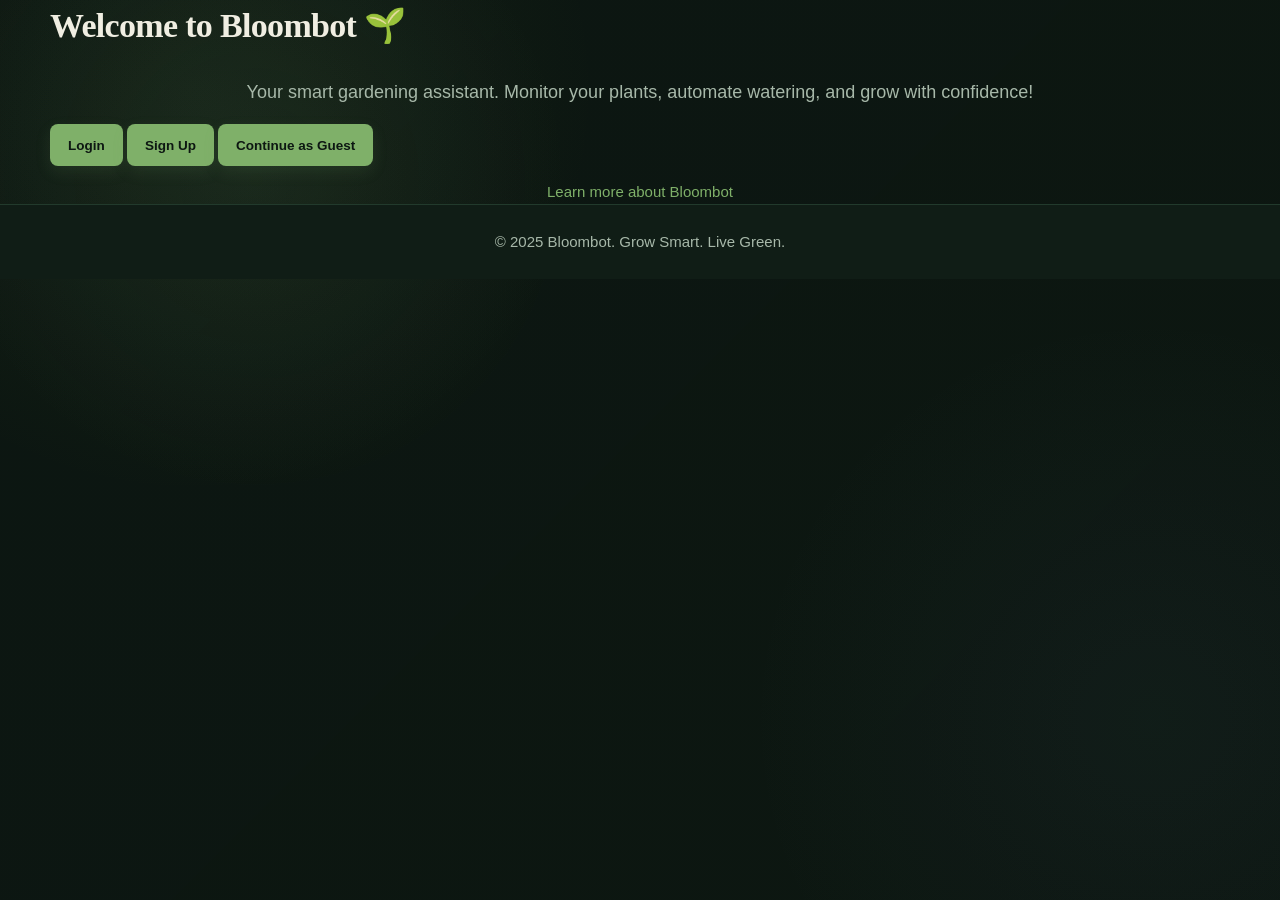
==== index.html @ 797097db "modified design" ====
<!DOCTYPE html>
<html lang="en">
<head>
  <meta charset="UTF-8" />
  <meta name="viewport" content="width=device-width, initial-scale=1.0"/>
  <title>Welcome to Bloombot</title>
  <link rel="stylesheet" href="CSS/style.css?v=7" />
</head>
<body>

  <!-- Main Welcome Section -->
  <div class="container">
    <h2>Welcome to Bloombot 🌱</h2>
    <p style="text-align:center; font-size: 18px;">
      Your smart gardening assistant. Monitor your plants, automate watering, and grow with confidence!
    </p>

    <button onclick="location.href='login.html'">Login</button>
    <button onclick="location.href='signup.html'">Sign Up</button>
    <button onclick="location.href='guest_view.php'">Continue as Guest</button>

    <a class="link" href="about.html">Learn more about Bloombot</a>
  </div>

  <!-- Footer -->
  <div class="footer">
    &copy; 2025 Bloombot. Grow Smart. Live Green.
  </div>

</body>
</html>
---- CSS/style.css ----
/* ============================================================
   BLOOMBOT — CLIMATE INTELLIGENCE DESIGN SYSTEM
   Global stylesheet
   ============================================================ */

/* ============================================================
   01. DESIGN TOKENS
   ============================================================ */

:root {
    --bg: #0d1712;
    --bg-2: #101d16;
    --bg-3: #14251b;

    --surface: #182a20;
    --surface-2: #1e3326;
    --surface-3: #243c2d;

    --border: #2b4535;
    --border-soft: #223a2c;

    --text: #f0eee2;
    --text-muted: #a7b8a9;
    --text-faint: #748a78;

    --leaf: #7fb069;
    --leaf-light: #a9cf95;
    --leaf-dark: #4f7a3f;

    --gold: #dba43f;
    --gold-soft: rgba(219, 164, 63, 0.14);

    --sky: #6ea3b8;
    --sky-soft: rgba(110, 163, 184, 0.14);

    --clay: #c4715a;
    --clay-soft: rgba(196, 113, 90, 0.14);

    --danger: #e56b6f;
    --success: #7fb069;
    --warning: #dba43f;

    --radius-xs: 6px;
    --radius-sm: 8px;
    --radius-md: 10px;
    --radius-lg: 16px;
    --radius-xl: 22px;

    --shadow-sm: 0 4px 16px rgba(0, 0, 0, 0.20);
    --shadow: 0 12px 32px rgba(0, 0, 0, 0.28);
    --shadow-lg: 0 22px 60px rgba(0, 0, 0, 0.36);

    --font-body: "Inter", Arial, Helvetica, sans-serif;
    --font-display: "Fraunces", Georgia, serif;

    --sidebar-width: 250px;
}


/* ============================================================
   02. RESET
   ============================================================ */

* {
    box-sizing: border-box;
}

html {
    margin: 0;
    padding: 0;
    scroll-behavior: smooth;
}

body {
    margin: 0;
    padding: 0;

    min-height: 100vh;

    background:
        radial-gradient(
            circle at 15% 10%,
            rgba(127, 176, 105, 0.08),
            transparent 30%
        ),
        radial-gradient(
            circle at 90% 80%,
            rgba(110, 163, 184, 0.05),
            transparent 30%
        ),
        var(--bg);

    color: var(--text);

    font-family: var(--font-body);
    font-size: 15px;
    line-height: 1.5;

    -webkit-font-smoothing: antialiased;
    text-rendering: optimizeLegibility;

    overflow-x: hidden;
}

body::before {
    content: "";
    position: fixed;
    inset: 0;

    background:
        linear-gradient(
            135deg,
            rgba(8, 18, 12, 0.80),
            rgba(13, 23, 18, 0.92)
        ),
        url("../images/farm-background.jpg");

    background-size: cover;
    background-position: center;
    background-attachment: fixed;

    opacity: 0.13;

    pointer-events: none;
    z-index: -2;
}

body::after {
    content: "";
    position: fixed;
    inset: 0;

    background:
        radial-gradient(
            circle at 20% 20%,
            rgba(127, 176, 105, 0.08),
            transparent 25%
        );

    pointer-events: none;
    z-index: -1;
}

img {
    max-width: 100%;
    height: auto;
    display: block;
}

a {
    color: inherit;
}

button,
input,
select,
textarea {
    font-family: inherit;
}

button {
    cursor: pointer;
}

::selection {
    background: var(--leaf);
    color: #09120c;
}

:focus-visible {
    outline: 2px solid var(--leaf);
    outline-offset: 3px;
}


/* ============================================================
   03. TYPOGRAPHY
   ============================================================ */

h1,
h2,
h3,
h4,
h5,
h6 {
    margin-top: 0;
    color: var(--text);
}

h1,
h2 {
    font-family: var(--font-display);
    letter-spacing: -0.02em;
}

h1 {
    font-size: clamp(28px, 4vw, 42px);
    line-height: 1.08;
}

h2 {
    font-size: clamp(24px, 3vw, 34px);
}

h3 {
    font-size: 17px;
}

p {
    color: var(--text-muted);
}

small {
    color: var(--text-muted);
}


/* ============================================================
   04. GLOBAL CONTAINER
   ============================================================ */

.container {
    width: min(1180px, calc(100% - 48px));
    margin: 0 auto;

    padding: 0;

    background: transparent;
    box-shadow: none;
    border-radius: 0;
}

.dashboard-container {
    width: min(1180px, calc(100% - 48px));
    margin: 0 auto;
    padding: 0;
}


/* ============================================================
   05. MODERN TOP NAV
   ============================================================ */

.topnav {
    position: sticky;
    top: 0;
    z-index: 100;

    min-height: 64px;

    display: flex;
    align-items: center;

    padding: 0 28px;

    background: rgba(13, 23, 18, 0.88);
    border-bottom: 1px solid var(--border-soft);

    backdrop-filter: blur(14px);
    -webkit-backdrop-filter: blur(14px);

    box-shadow: 0 4px 24px rgba(0, 0, 0, 0.16);

    overflow: hidden;
}

.topnav::before {
    content: "";
    width: 7px;
    height: 7px;

    margin-right: 10px;

    border-radius: 50%;

    background: var(--leaf);

    box-shadow:
        0 0 0 5px rgba(127, 176, 105, 0.10),
        0 0 14px rgba(127, 176, 105, 0.35);
}

.topnav a {
    float: none;

    display: inline-flex;
    align-items: center;

    min-height: 64px;

    padding: 0 14px;

    color: var(--text-muted);
    text-decoration: none;

    font-size: 13.5px;
    font-weight: 600;

    transition:
        color 0.2s ease,
        background 0.2s ease;
}

.topnav a:hover {
    color: var(--text);
    background: rgba(127, 176, 105, 0.06);
}

.topnav-right {
    float: none;
    margin-left: auto;

    display: flex;
    align-items: center;
}


/* ============================================================
   06. HEADER / PAGE HERO
   ============================================================ */

.header {
    position: relative;

    padding: 38px 34px;

    background:
        linear-gradient(
            135deg,
            rgba(26, 45, 34, 0.96),
            rgba(13, 23, 18, 0.88)
        );

    border-bottom: 1px solid var(--border);

    color: var(--text);

    text-align: left;

    overflow: hidden;
}

.header::after {
    content: "";

    position: absolute;

    width: 280px;
    height: 280px;

    right: -100px;
    top: -150px;

    border-radius: 50%;

    background: rgba(127, 176, 105, 0.10);

    filter: blur(5px);
}

.header h1 {
    position: relative;
    z-index: 1;

    margin: 0 0 7px;

    font-family: var(--font-display);
    font-size: clamp(27px, 4vw, 40px);
    font-weight: 600;
}

.header p {
    position: relative;
    z-index: 1;

    margin: 0;

    color: var(--text-muted);
}


/* ============================================================
   07. MAIN APPLICATION LAYOUT
   ============================================================ */

.main {
    display: flex;

    min-height: calc(100vh - 64px);

    padding: 0;

    background: transparent;
}


/* ============================================================
   08. SIDEBAR
   ============================================================ */

.sidebar {
    position: sticky;
    top: 64px;

    width: var(--sidebar-width);
    min-width: var(--sidebar-width);

    height: calc(100vh - 64px);

    padding: 24px 15px;

    display: flex;
    flex-direction: column;
    gap: 8px;

    background:
        linear-gradient(
            180deg,
            rgba(13, 23, 18, 0.98),
            rgba(10, 20, 14, 0.98)
        );

    border-right: 1px solid var(--border-soft);

    overflow-y: auto;

    z-index: 50;
}

.sidebar::before {
    content: "BLOOMBOT";

    display: block;

    padding: 0 11px 20px;

    color: var(--leaf);

    font-family: var(--font-display);
    font-size: 20px;
    font-weight: 600;

    letter-spacing: -0.01em;

    border-bottom: 1px solid var(--border-soft);
    margin-bottom: 13px;
}

.sidebar a,
.sidebar button,
.menu-button {
    width: 100%;

    display: flex;
    align-items: center;

    gap: 11px;

    min-height: 43px;

    padding: 10px 12px;

    border: 1px solid transparent;
    border-radius: var(--radius-sm);

    background: transparent;

    color: var(--text-muted);

    font-size: 13.5px;
    font-weight: 600;

    text-decoration: none;

    transition:
        color 0.2s ease,
        background 0.2s ease,
        border-color 0.2s ease,
        transform 0.2s ease;
}

.sidebar a:hover,
.sidebar button:hover,
.menu-button:hover {
    color: var(--text);

    background: var(--surface);

    border-color: var(--border-soft);

    transform: translateX(2px);
}

.sidebar a.active,
.sidebar a[aria-current="page"] {
    color: var(--text);

    background:
        linear-gradient(
            90deg,
            rgba(127, 176, 105, 0.16),
            rgba(127, 176, 105, 0.05)
        );

    border-color: rgba(127, 176, 105, 0.20);

    box-shadow:
        inset 3px 0 0 var(--leaf),
        0 5px 18px rgba(0, 0, 0, 0.10);
}

.menu-button {
    margin-bottom: 0;

    background: transparent;

    box-shadow: none;

    border-radius: var(--radius-sm);
}

.menu-button:hover {
    background: var(--surface);
}


/* ============================================================
   09. CONTENT AREA
   ============================================================ */

.content {
    flex: 1;
    width: auto;

    min-width: 0;

    padding: 32px;

    background: transparent;

    color: var(--text);
}

.content > h1:first-child,
.content > h2:first-child {
    margin-top: 0;
}


/* ============================================================
   10. DASHBOARD HEADER
   ============================================================ */

.dashboard-header,
.page-header {
    display: flex;

    justify-content: space-between;
    align-items: flex-start;

    gap: 20px;

    margin-bottom: 28px;
}

.dashboard-header h1,
.page-header h1 {
    margin-bottom: 6px;
}

.dashboard-header p,
.page-header p {
    margin: 0;
    color: var(--text-muted);
}


/* ============================================================
   11. GLASS / PANELS
   ============================================================ */

.panel,
.card,
.chart-box,
.weather-widget,
.dashboard-card,
.assessment-card,
.climate-card {
    position: relative;

    background:
        linear-gradient(
            145deg,
            rgba(26, 45, 34, 0.97),
            rgba(20, 37, 27, 0.96)
        );

    border: 1px solid var(--border);

    border-radius: var(--radius-lg);

    box-shadow: var(--shadow-sm);

    color: var(--text);

    transition:
        transform 0.22s ease,
        border-color 0.22s ease,
        box-shadow 0.22s ease;
}

.card,
.dashboard-card,
.assessment-card,
.climate-card {
    padding: 20px;
}

.panel {
    padding: 22px;
    margin-bottom: 22px;
}

.card:hover,
.dashboard-card:hover,
.assessment-card:hover,
.climate-card:hover {
    border-color: rgba(127, 176, 105, 0.38);

    box-shadow: var(--shadow);

    transform: translateY(-2px);
}

.chart-box {
    padding: 20px;
    margin-top: 20px;

    overflow: hidden;
}

.chart-box canvas {
    max-width: 100%;
}


/* ============================================================
   12. DASHBOARD CARDS
   ============================================================ */

.dashboard-cards {
    display: grid;

    grid-template-columns: repeat(4, minmax(0, 1fr));

    gap: 16px;

    margin-bottom: 24px;
}

.dashboard-cards .card {
    min-width: 0;
}

.card h2,
.card h3,
.card h4 {
    margin-top: 0;
}

.card .label,
.metric-label,
.stat-label {
    display: block;

    margin-bottom: 8px;

    color: var(--text-muted);

    font-size: 12px;
    font-weight: 600;
}

.card .value,
.metric-value,
.stat-value {
    display: block;

    color: var(--text);

    font-family: var(--font-display);

    font-size: 30px;
    font-weight: 600;

    line-height: 1.1;
}

.card .value small,
.metric-value small,
.stat-value small {
    font-family: var(--font-body);

    font-size: 13px;
    font-weight: 500;

    color: var(--text-muted);
}


/* ============================================================
   13. CLIMATE KPI GRID
   ============================================================ */

.kpi-grid,
.metrics-grid,
.stat-grid {
    display: grid;

    grid-template-columns: repeat(4, minmax(0, 1fr));

    gap: 16px;

    margin-bottom: 26px;
}

.kpi,
.metric,
.stat-box {
    position: relative;

    padding: 18px;

    background: var(--surface);

    border: 1px solid var(--border);

    border-radius: var(--radius-md);

    overflow: hidden;
}

.kpi::after,
.metric::after {
    content: "";

    position: absolute;

    width: 90px;
    height: 90px;

    right: -35px;
    bottom: -40px;

    border-radius: 50%;

    background: rgba(127, 176, 105, 0.06);
}

.kpi-title,
.metric .label,
.stat-box .label {
    color: var(--text-muted);

    font-size: 12px;
    font-weight: 600;
}

.kpi-value,
.metric .val,
.stat-box .value {
    margin-top: 7px;

    color: var(--text);

    font-family: var(--font-display);

    font-size: 28px;
    font-weight: 600;

    line-height: 1.1;
}

.metric .delta {
    margin-top: 7px;

    color: var(--leaf);

    font-size: 12px;
    font-weight: 600;
}

.metric .delta.down {
    color: var(--clay);
}


/* ============================================================
   14. TWO / THREE COLUMN LAYOUTS
   ============================================================ */

.two-col {
    display: grid;

    grid-template-columns: minmax(0, 1.4fr) minmax(280px, 1fr);

    gap: 22px;
}

.three-col {
    display: grid;

    grid-template-columns: repeat(3, minmax(0, 1fr));

    gap: 18px;
}


/* ============================================================
   15. PLANT CARDS
   ============================================================ */

.plant-grid {
    display: grid;

    grid-template-columns: repeat(3, minmax(0, 1fr));

    gap: 17px;

    margin-bottom: 24px;
}

.plant-card {
    position: relative;

    min-width: 0;

    padding: 19px;

    background:
        linear-gradient(
            145deg,
            var(--surface),
            var(--bg-3)
        );

    border: 1px solid var(--border);

    border-radius: var(--radius-lg);

    box-shadow: var(--shadow-sm);

    overflow: hidden;

    transition:
        transform 0.22s ease,
        border-color 0.22s ease,
        box-shadow 0.22s ease;
}

.plant-card::before {
    content: "";

    position: absolute;

    left: 0;
    top: 0;

    width: 100%;
    height: 3px;

    background: linear-gradient(
        90deg,
        var(--leaf),
        transparent
    );

    opacity: 0.75;
}

.plant-card:hover {
    transform: translateY(-3px);

    border-color: rgba(127, 176, 105, 0.45);

    box-shadow: var(--shadow);
}

.plant-card .top {
    display: flex;

    justify-content: space-between;
    align-items: flex-start;

    gap: 12px;

    margin-bottom: 15px;
}

.plant-card .icon {
    width: 42px;
    height: 42px;

    display: flex;
    align-items: center;
    justify-content: center;

    border-radius: 12px;

    background: rgba(127, 176, 105, 0.13);

    color: var(--leaf);
}

.plant-card .icon svg {
    width: 21px;
    height: 21px;
}

.plant-card h3,
.plant-card h4 {
    margin-bottom: 3px;

    font-size: 16px;
    font-weight: 700;
}

.plant-card .type {
    color: var(--text-faint);

    font-size: 12.5px;
}

.plant-card .location {
    margin-top: 8px;

    color: var(--text-muted);

    font-size: 12px;
}


/* ============================================================
   16. STATUS BADGES
   ============================================================ */

.status-pill,
.badge,
.status-badge,
.role-badge {
    display: inline-flex;

    align-items: center;
    justify-content: center;

    width: fit-content;

    padding: 4px 10px;

    border-radius: 999px;

    font-size: 11px;
    font-weight: 700;

    white-space: nowrap;
}

.status-ok,
.status-success,
.badge-success,
.gardener {
    background: rgba(127, 176, 105, 0.15);

    color: var(--leaf-light);

    border: 1px solid rgba(127, 176, 105, 0.20);
}

.status-warn,
.badge-warning {
    background: var(--gold-soft);

    color: var(--gold);

    border: 1px solid rgba(219, 164, 63, 0.20);
}

.status-danger,
.badge-danger,
.admin {
    background: var(--clay-soft);

    color: #e79a84;

    border: 1px solid rgba(196, 113, 90, 0.22);
}

.guest {
    background: rgba(255, 255, 255, 0.07);

    color: var(--text-muted);

    border: 1px solid var(--border);
}


/* ============================================================
   17. PROGRESS / SENSOR BARS
   ============================================================ */

.bars {
    display: flex;
    flex-direction: column;

    gap: 10px;

    margin-top: 16px;
}

.bar-row {
    display: flex;

    align-items: center;

    gap: 9px;

    color: var(--text-muted);

    font-size: 12px;
}

.bar-row svg {
    flex-shrink: 0;
}

.bar-row .track {
    flex: 1;

    height: 6px;

    overflow: hidden;

    background: var(--surface-3);

    border-radius: 999px;
}

.bar-row .fill {
    height: 100%;

    border-radius: inherit;

    background: linear-gradient(
        90deg,
        var(--leaf-dark),
        var(--leaf)
    );

    transition: width 0.6s ease;
}

.bar-row .fill.gold {
    background: linear-gradient(
        90deg,
        #a87525,
        var(--gold)
    );
}

.bar-row .num {
    width: 40px;

    text-align: right;

    color: var(--text);

    font-variant-numeric: tabular-nums;
}


/* ============================================================
   18. CLIMATE INTELLIGENCE
   ============================================================ */

.climate-intelligence,
.intelligence-panel {
    position: relative;

    padding: 23px;

    margin-bottom: 22px;

    background:
        radial-gradient(
            circle at 100% 0%,
            rgba(127, 176, 105, 0.10),
            transparent 35%
        ),
        var(--surface);

    border: 1px solid var(--border);

    border-radius: var(--radius-lg);

    box-shadow: var(--shadow);
}

.climate-intelligence::before,
.intelligence-panel::before {
    content: "CLIMATE INTELLIGENCE";

    display: block;

    margin-bottom: 10px;

    color: var(--leaf);

    font-size: 10px;
    font-weight: 800;

    letter-spacing: 0.14em;
}

.climate-health,
.health-score {
    display: flex;

    align-items: center;

    gap: 16px;

    margin-bottom: 20px;
}

.health-score-value {
    display: flex;

    align-items: center;
    justify-content: center;

    width: 76px;
    height: 76px;

    border-radius: 50%;

    background:
        radial-gradient(
            circle,
            rgba(127, 176, 105, 0.18),
            rgba(127, 176, 105, 0.04)
        );

    border: 2px solid rgba(127, 176, 105, 0.40);

    color: var(--leaf-light);

    font-family: var(--font-display);

    font-size: 26px;
    font-weight: 600;
}

.risk-card {
    padding: 17px;

    border-radius: var(--radius-md);

    background: rgba(219, 164, 63, 0.07);

    border: 1px solid rgba(219, 164, 63, 0.18);
}

.risk-card.critical,
.risk-critical {
    background: rgba(196, 113, 90, 0.09);

    border-color: rgba(196, 113, 90, 0.25);
}

.risk-card h3,
.risk-card h4 {
    margin-bottom: 5px;
}

.primary-driver {
    display: inline-flex;

    align-items: center;

    gap: 7px;

    padding: 6px 10px;

    margin-top: 8px;

    border-radius: 999px;

    background: var(--gold-soft);

    color: var(--gold);

    font-size: 11px;
    font-weight: 700;
}


/* ============================================================
   19. "WHAT CHANGED" / INSIGHTS
   ============================================================ */

.insights-list,
.what-changed,
.recommendations {
    display: flex;
    flex-direction: column;

    gap: 9px;

    margin: 0;
    padding: 0;

    list-style: none;
}

.insights-list li,
.what-changed li,
.recommendations li {
    position: relative;

    padding: 11px 13px 11px 36px;

    background: var(--surface-2);

    border: 1px solid var(--border-soft);

    border-radius: var(--radius-sm);

    color: var(--text-muted);

    font-size: 13px;
}

.insights-list li::before,
.what-changed li::before,
.recommendations li::before {
    content: "✓";

    position: absolute;

    left: 13px;
    top: 10px;

    color: var(--leaf);

    font-weight: 800;
}


/* ============================================================
   20. EVIDENCE
   ============================================================ */

.evidence,
.evidence-list {
    display: grid;

    grid-template-columns: repeat(2, minmax(0, 1fr));

    gap: 9px;

    margin-top: 15px;
}

.evidence-item {
    padding: 12px;

    background: var(--surface-2);

    border: 1px solid var(--border-soft);

    border-radius: var(--radius-sm);

    color: var(--text-muted);

    font-size: 12px;
}

.evidence-item strong {
    display: block;

    margin-bottom: 3px;

    color: var(--text);
}


/* ============================================================
   21. WEATHER WIDGET
   ============================================================ */

.weather-widget {
    padding: 20px;

    background:
        linear-gradient(
            145deg,
            rgba(110, 163, 184, 0.10),
            var(--surface)
        );
}

.weather-widget h3 {
    margin-bottom: 8px;

    color: var(--text);

    font-size: 16px;
}

.weather-widget .temperature {
    font-family: var(--font-display);

    font-size: 36px;
    font-weight: 600;

    color: var(--text);
}

.weather-widget .condition {
    color: var(--sky);

    font-size: 13px;
    font-weight: 700;
}


/* ============================================================
   22. LIVE INDICATOR
   ============================================================ */

.live,
.live-indicator {
    display: inline-flex;

    align-items: center;

    gap: 7px;

    padding: 5px 10px;

    border-radius: 999px;

    background: rgba(127, 176, 105, 0.09);

    border: 1px solid rgba(127, 176, 105, 0.18);

    color: var(--leaf-light);

    font-size: 10px;
    font-weight: 800;

    letter-spacing: 0.04em;
}

.live::before,
.live-indicator::before {
    content: "";

    width: 6px;
    height: 6px;

    border-radius: 50%;

    background: var(--leaf);

    box-shadow: 0 0 0 4px rgba(127, 176, 105, 0.10);

    animation: livePulse 2s infinite;
}

@keyframes livePulse {
    0%,
    100% {
        opacity: 1;
        transform: scale(1);
    }

    50% {
        opacity: 0.55;
        transform: scale(0.82);
    }
}


/* ============================================================
   23. ALERTS
   ============================================================ */

.alert,
.notification,
.alert-card {
    display: flex;

    align-items: flex-start;

    gap: 13px;

    padding: 14px 16px;

    margin-bottom: 10px;

    background: var(--surface);

    border: 1px solid var(--border);

    border-left: 3px solid var(--gold);

    border-radius: var(--radius-md);

    color: var(--text);
}

.alert.success,
.notification.success {
    border-left-color: var(--leaf);
}

.alert.danger,
.notification.danger {
    border-left-color: var(--clay);
}

.alert.warning,
.notification.warning {
    border-left-color: var(--gold);
}

.alert .time,
.notification .time {
    display: block;

    margin-top: 3px;

    color: var(--text-faint);

    font-size: 11px;
}


/* ============================================================
   24. TIMELINE
   ============================================================ */

.timeline {
    position: relative;

    padding-left: 28px;
}

.timeline::before {
    content: "";

    position: absolute;

    left: 5px;
    top: 7px;
    bottom: 7px;

    width: 1px;

    background: var(--border);
}

.tl-item {
    position: relative;

    padding-bottom: 24px;
}

.tl-item:last-child {
    padding-bottom: 0;
}

.tl-dot {
    position: absolute;

    left: -28px;
    top: 3px;

    width: 11px;
    height: 11px;

    border-radius: 50%;

    background: var(--surface);

    border: 2px solid var(--leaf);
}

.tl-dot.gold {
    border-color: var(--gold);
}

.tl-dot.clay {
    border-color: var(--clay);
}

.tl-time {
    margin-bottom: 4px;

    color: var(--text-faint);

    font-size: 11px;
}

.tl-body {
    color: var(--text-muted);

    font-size: 13.5px;
}

.tl-body b {
    color: var(--text);
}


/* ============================================================
   25. TABLES
   ============================================================ */

table {
    width: 100%;

    border-collapse: collapse;

    color: var(--text);

    font-size: 13.5px;
}

thead {
    background: rgba(127, 176, 105, 0.04);
}

th {
    padding: 13px 14px;

    text-align: left;

    color: var(--text-faint);

    font-size: 11px;
    font-weight: 700;

    text-transform: uppercase;
    letter-spacing: 0.04em;

    border-bottom: 1px solid var(--border);
}

td {
    padding: 14px;

    color: var(--text-muted);

    border-bottom: 1px solid var(--border-soft);

    vertical-align: middle;
}

tr {
    transition: background 0.15s ease;
}

tbody tr:hover {
    background: rgba(127, 176, 105, 0.045);
}

tr:last-child td {
    border-bottom: none;
}

table.data-table {
    width: 100%;

    background: transparent;

    border-collapse: collapse;
}

table.data-table th {
    padding: 12px 10px;
}

table.data-table td {
    padding: 13px 10px;
}


/* ============================================================
   26. FORMS
   ============================================================ */

form {
    width: 100%;
}

label {
    display: block;

    margin-bottom: 7px;

    color: var(--text-muted);

    font-size: 12px;
    font-weight: 700;
}

input,
select,
textarea {
    width: 100%;

    padding: 12px 13px;

    margin-top: 0;

    border: 1px solid var(--border);

    border-radius: var(--radius-sm);

    background: var(--surface);

    color: var(--text);

    font-size: 14px;

    outline: none;

    transition:
        border-color 0.2s ease,
        box-shadow 0.2s ease,
        background 0.2s ease;
}

input::placeholder,
textarea::placeholder {
    color: var(--text-faint);
}

input:hover,
select:hover,
textarea:hover {
    border-color: #3a5a45;
}

input:focus,
select:focus,
textarea:focus {
    border-color: var(--leaf);

    box-shadow:
        0 0 0 3px rgba(127, 176, 105, 0.10);
}

textarea {
    min-height: 120px;

    resize: vertical;
}

input[type="checkbox"],
input[type="radio"] {
    width: auto;
    accent-color: var(--leaf);
}

input[type="range"] {
    padding: 0;

    border: none;

    accent-color: var(--leaf);

    box-shadow: none;
}


/* ============================================================
   27. BUTTONS
   ============================================================ */

button,
.btn,
.edit-button {
    min-height: 42px;

    display: inline-flex;

    align-items: center;
    justify-content: center;

    gap: 8px;

    padding: 10px 17px;

    border: 1px solid transparent;

    border-radius: var(--radius-sm);

    background: var(--leaf);

    color: #0d1712;

    font-family: var(--font-body);

    font-size: 13.5px;
    font-weight: 700;

    text-decoration: none;

    box-shadow: 0 6px 16px rgba(127, 176, 105, 0.12);

    transition:
        transform 0.18s ease,
        background 0.18s ease,
        border-color 0.18s ease,
        box-shadow 0.18s ease;
}

button:hover,
.btn:hover,
.edit-button:hover {
    background: var(--leaf-light);

    transform: translateY(-1px);

    box-shadow: 0 9px 22px rgba(127, 176, 105, 0.16);
}

button:active,
.btn:active,
.edit-button:active {
    transform: translateY(0);
}

.btn-secondary,
.button-secondary {
    background: var(--surface-2);

    color: var(--text);

    border-color: var(--border);

    box-shadow: none;
}

.btn-secondary:hover,
.button-secondary:hover {
    background: var(--surface-3);

    border-color: var(--leaf);
}

.btn-danger,
.button-danger {
    background: var(--clay);

    color: white;
}

.btn-danger:hover,
.button-danger:hover {
    background: #d98771;
}

.btn-ghost {
    background: transparent;

    color: var(--text);

    border-color: var(--border);

    box-shadow: none;
}

.btn-ghost:hover {
    background: var(--surface);

    border-color: var(--leaf);
}

.btn-block {
    width: 100%;
}


/* ============================================================
   28. SEARCH
   ============================================================ */

.search-box {
    position: relative;
}

.search-box input {
    padding-left: 40px;
}

.search-box svg {
    position: absolute;

    left: 13px;
    top: 50%;

    width: 17px;
    height: 17px;

    color: var(--text-faint);

    transform: translateY(-50%);
}


/* ============================================================
   29. SETTINGS
   ============================================================ */

.settings-row {
    display: flex;

    align-items: center;
    justify-content: space-between;

    gap: 20px;

    padding: 15px 0;

    border-bottom: 1px solid var(--border-soft);
}

.settings-row:last-child {
    border-bottom: none;
}

.settings-row .t {
    color: var(--text);

    font-size: 14px;
    font-weight: 700;
}

.settings-row .d {
    margin-top: 3px;

    color: var(--text-muted);

    font-size: 12.5px;
}


/* ============================================================
   30. TOGGLE SWITCH
   ============================================================ */

.switch {
    position: relative;

    width: 43px;
    height: 24px;

    flex-shrink: 0;

    border-radius: 999px;

    background: var(--surface-3);

    border: 1px solid var(--border);

    cursor: pointer;

    transition: background 0.2s ease;
}

.switch::after {
    content: "";

    position: absolute;

    left: 2px;
    top: 2px;

    width: 18px;
    height: 18px;

    border-radius: 50%;

    background: var(--text-faint);

    transition:
        transform 0.2s ease,
        background 0.2s ease;
}

.switch.on {
    background: var(--leaf);

    border-color: var(--leaf);
}

.switch.on::after {
    transform: translateX(19px);

    background: #0d1712;
}


/* ============================================================
   31. PROGRESS / THRESHOLDS
   ============================================================ */

.threshold {
    margin-top: 8px;
}

.threshold .row-label {
    display: flex;

    justify-content: space-between;

    gap: 12px;

    margin-bottom: 8px;

    color: var(--text-muted);

    font-size: 12px;
}

.threshold .row-label b {
    color: var(--text);
}


/* ============================================================
   32. EMPTY STATES
   ============================================================ */

.empty {
    padding: 48px 24px;

    text-align: center;

    color: var(--text-faint);

    background: rgba(26, 45, 34, 0.45);

    border: 1px dashed var(--border);

    border-radius: var(--radius-lg);
}

.empty h3 {
    margin-bottom: 6px;

    color: var(--text);
}

.empty p {
    margin: 0 auto;

    max-width: 460px;

    color: var(--text-muted);
}


/* ============================================================
   33. AUTH / LOGIN
   ============================================================ */

.auth-wrap {
    min-height: calc(100vh - 64px);

    display: flex;

    align-items: center;
    justify-content: center;

    padding: 50px 20px;
}

.auth-card {
    width: 100%;
    max-width: 410px;

    padding: 30px;

    background:
        linear-gradient(
            145deg,
            rgba(26, 45, 34, 0.98),
            rgba(16, 29, 22, 0.98)
        );

    border: 1px solid var(--border);

    border-radius: var(--radius-lg);

    box-shadow: var(--shadow-lg);
}

.auth-card h1 {
    margin-bottom: 6px;

    text-align: center;
}

.auth-card .sub {
    margin-bottom: 28px;

    text-align: center;

    color: var(--text-muted);
}

.field {
    margin-bottom: 17px;
}

.field-row {
    display: flex;

    justify-content: space-between;

    align-items: center;

    gap: 10px;

    margin: -3px 0 18px;

    color: var(--text-muted);

    font-size: 12px;
}

.link {
    display: block;

    margin-top: 15px;

    color: var(--leaf);

    text-align: center;

    text-decoration: none;
}

.link:hover {
    color: var(--leaf-light);

    text-decoration: underline;
}


/* ============================================================
   34. FOOTER
   ============================================================ */

.footer {
    padding: 26px 30px;

    background: var(--bg-2);

    color: var(--text-muted);

    border-top: 1px solid var(--border-soft);

    text-align: center;
}

.footer p {
    margin: 0;

    font-size: 12px;
}


/* ============================================================
   35. ROLE / USER AREA
   ============================================================ */

.user-profile {
    display: flex;

    align-items: center;

    gap: 10px;
}

.avatar {
    width: 34px;
    height: 34px;

    display: flex;
    align-items: center;
    justify-content: center;

    border-radius: 50%;

    background: rgba(127, 176, 105, 0.15);

    border: 1px solid rgba(127, 176, 105, 0.22);

    color: var(--leaf-light);

    font-size: 12px;
    font-weight: 800;
}


/* ============================================================
   36. MODAL / OVERLAY
   ============================================================ */

.modal,
.overlay {
    position: fixed;

    inset: 0;

    z-index: 500;

    display: flex;

    align-items: center;
    justify-content: center;

    padding: 20px;

    background: rgba(4, 10, 7, 0.72);

    backdrop-filter: blur(8px);
    -webkit-backdrop-filter: blur(8px);
}

.modal-content {
    width: min(600px, 100%);

    max-height: 90vh;

    overflow-y: auto;

    padding: 25px;

    background: var(--surface);

    border: 1px solid var(--border);

    border-radius: var(--radius-lg);

    box-shadow: var(--shadow-lg);
}


/* ============================================================
   37. TOOLTIP
   ============================================================ */

[data-tooltip] {
    position: relative;
}

[data-tooltip]::after {
    content: attr(data-tooltip);

    position: absolute;

    left: 50%;
    bottom: calc(100% + 8px);

    transform: translateX(-50%) translateY(4px);

    padding: 6px 9px;

    border-radius: 6px;

    background: #09110c;

    border: 1px solid var(--border);

    color: var(--text);

    font-size: 11px;

    white-space: nowrap;

    opacity: 0;

    pointer-events: none;

    transition:
        opacity 0.15s ease,
        transform 0.15s ease;
}

[data-tooltip]:hover::after {
    opacity: 1;

    transform: translateX(-50%) translateY(0);
}


/* ============================================================
   38. ANIMATIONS
   ============================================================ */

@keyframes fadeUp {
    from {
        opacity: 0;
        transform: translateY(10px);
    }

    to {
        opacity: 1;
        transform: translateY(0);
    }
}

@keyframes fadeIn {
    from {
        opacity: 0;
    }

    to {
        opacity: 1;
    }
}

@keyframes softGlow {
    0%,
    100% {
        box-shadow: 0 0 0 rgba(127, 176, 105, 0);
    }

    50% {
        box-shadow:
            0 0 24px rgba(127, 176, 105, 0.10);
    }
}

.card,
.panel,
.plant-card,
.climate-intelligence,
.assessment-card {
    animation: fadeUp 0.45s ease both;
}

.live {
    animation: softGlow 3s ease-in-out infinite;
}


/* ============================================================
   39. RESPONSIVE — TABLETS
   ============================================================ */

@media (max-width: 1100px) {

    .dashboard-cards,
    .kpi-grid,
    .metrics-grid,
    .stat-grid {
        grid-template-columns: repeat(2, minmax(0, 1fr));
    }

    .plant-grid {
        grid-template-columns: repeat(2, minmax(0, 1fr));
    }

    .three-col {
        grid-template-columns: 1fr 1fr;
    }

    .content {
        padding: 25px;
    }
}


/* ============================================================
   40. RESPONSIVE — MOBILE
   ============================================================ */

@media (max-width: 900px) {

    .main {
        display: block;
    }

    .sidebar {
        position: relative;

        top: auto;

        width: 100%;
        min-width: 0;

        height: auto;

        max-height: none;

        padding: 12px;

        border-right: none;

        border-bottom: 1px solid var(--border-soft);
    }

    .sidebar::before {
        padding-bottom: 12px;
        margin-bottom: 5px;
    }

    .sidebar a,
    .sidebar button,
    .menu-button {
        min-height: 40px;
    }

    .content {
        width: 100%;

        padding: 22px 18px;
    }

    .two-col,
    .three-col {
        grid-template-columns: 1fr;
    }

    .dashboard-header,
    .page-header {
        flex-direction: column;
    }
}


@media (max-width: 640px) {

    body {
        font-size: 14px;
    }

    body::before {
        background-attachment: scroll;
    }

    .topnav {
        min-height: 58px;

        padding: 0 15px;
    }

    .topnav a {
        min-height: 50px;

        padding: 0 9px;

        font-size: 12px;
    }

    .content {
        padding: 18px 14px;
    }

    .header {
        padding: 28px 20px;
    }

    .dashboard-cards,
    .kpi-grid,
    .metrics-grid,
    .stat-grid,
    .plant-grid,
    .evidence {
        grid-template-columns: 1fr;
    }

    .panel {
        padding: 17px;
    }

    .card,
    .dashboard-card,
    .assessment-card,
    .climate-card {
        padding: 17px;
    }

    .auth-card {
        padding: 22px 18px;
    }

    table {
        display: block;

        overflow-x: auto;

        white-space: nowrap;
    }

    .forecast-strip {
        overflow-x: auto;
    }

    .fc-day {
        min-width: 70px;
    }
}


/* ============================================================
   41. VERY SMALL PHONES
   ============================================================ */

@media (max-width: 400px) {

    .content {
        padding: 14px 11px;
    }

    h1 {
        font-size: 27px;
    }

    .header {
        padding: 24px 16px;
    }

    .panel {
        padding: 15px;
    }

    button,
    .btn {
        width: 100%;
    }
}


/* ============================================================
   42. ACCESSIBILITY / REDUCED MOTION
   ============================================================ */

@media (prefers-reduced-motion: reduce) {

    html {
        scroll-behavior: auto;
    }

    *,
    *::before,
    *::after {
        animation-duration: 0.01ms !important;
        animation-iteration-count: 1 !important;
        transition-duration: 0.01ms !important;
        scroll-behavior: auto !important;
    }
}


/* ============================================================
   43. PRINT
   ============================================================ */

@media print {

    body {
        background: white !important;

        color: black !important;
    }

    body::before,
    body::after,
    .sidebar,
    .topnav,
    button,
    .btn {
        display: none !important;
    }

    .main {
        display: block;
    }

    .content {
        width: 100%;

        padding: 0;
    }

    .panel,
    .card,
    .plant-card {
        box-shadow: none !important;

        border: 1px solid #ccc !important;

        break-inside: avoid;
    }
}
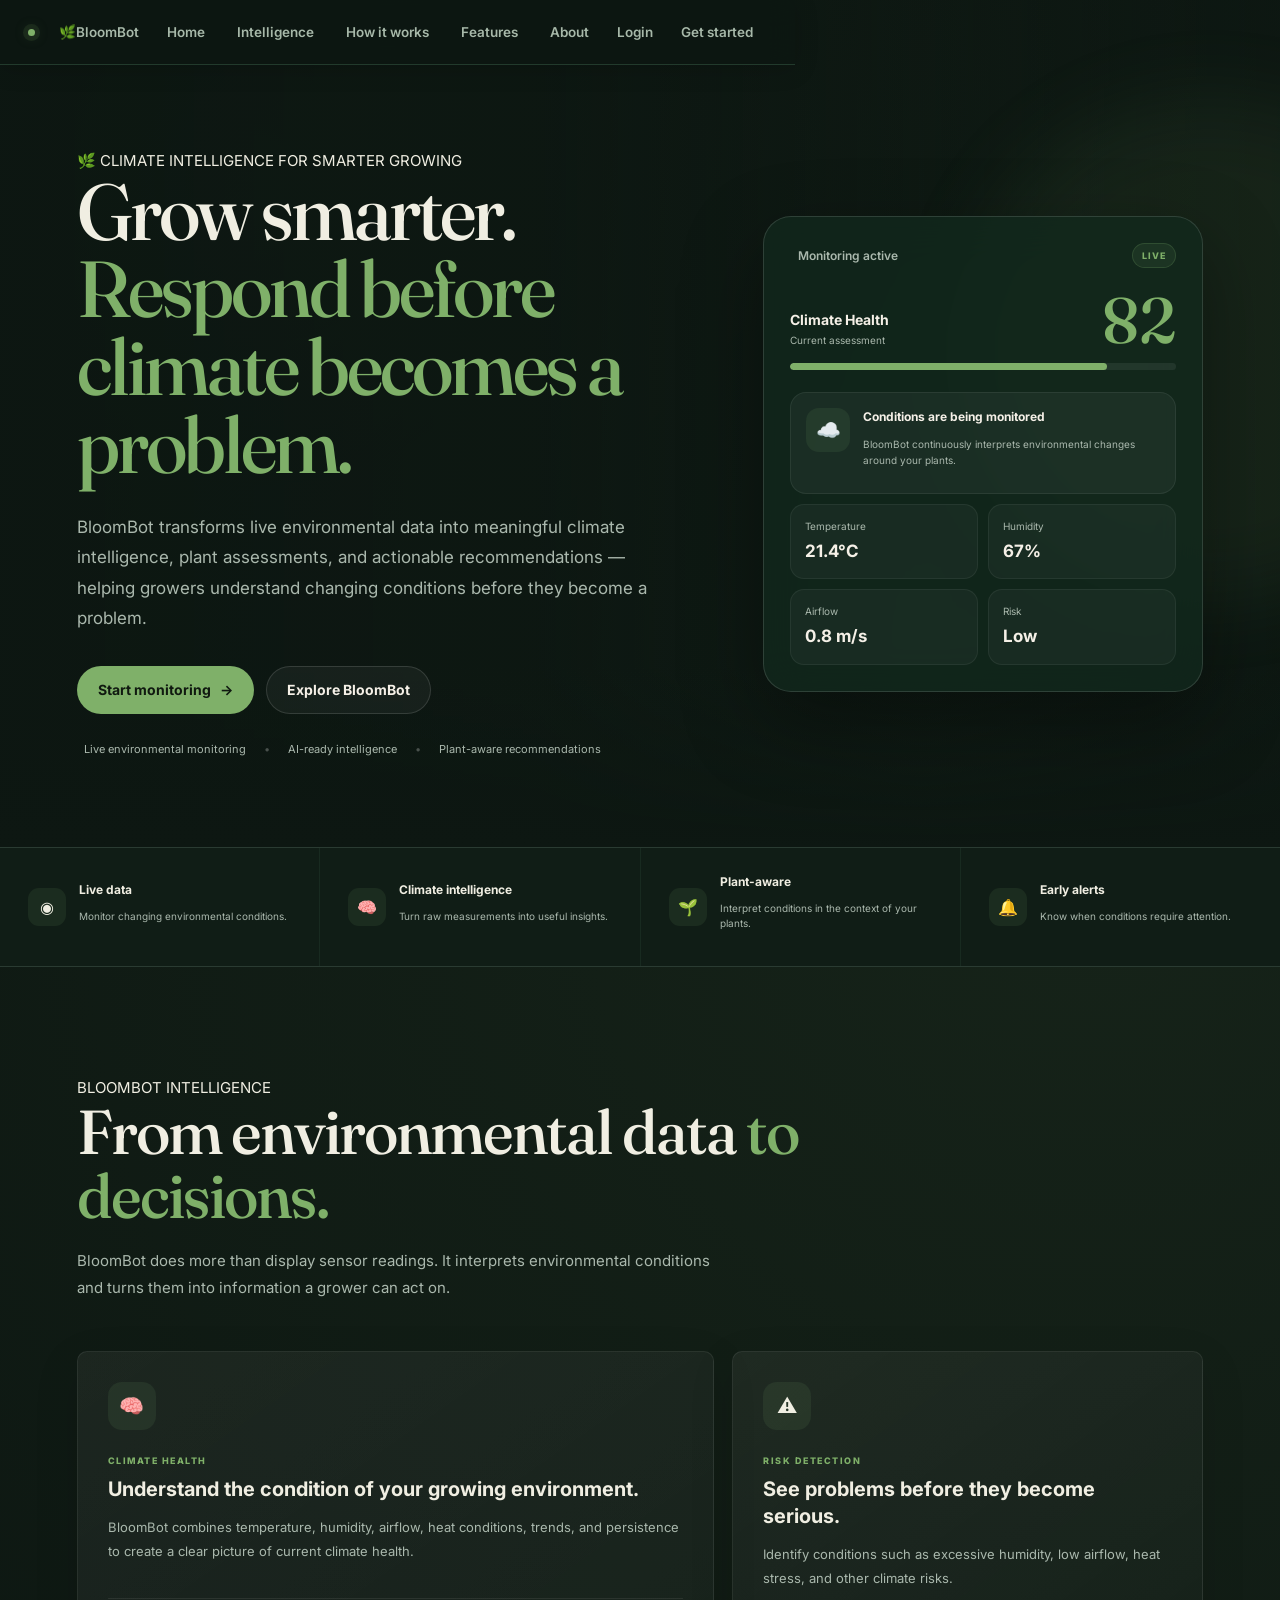
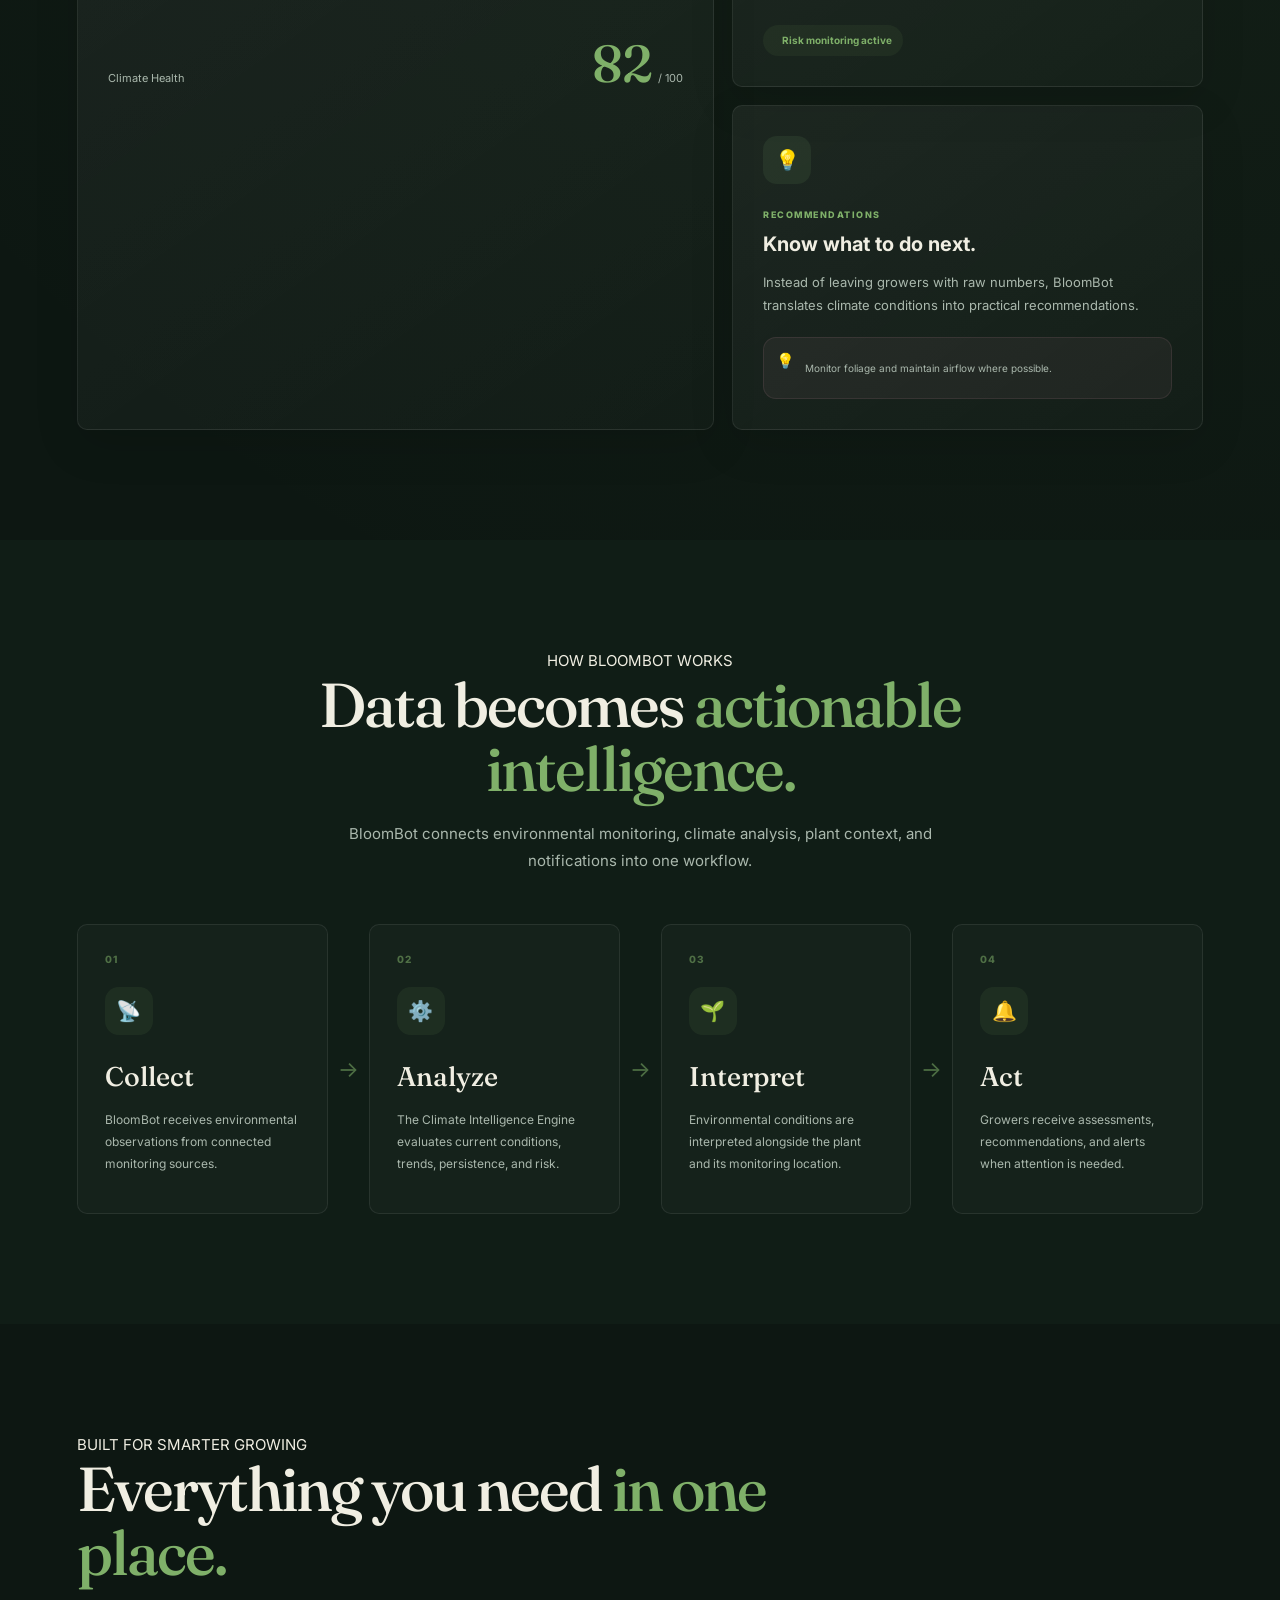
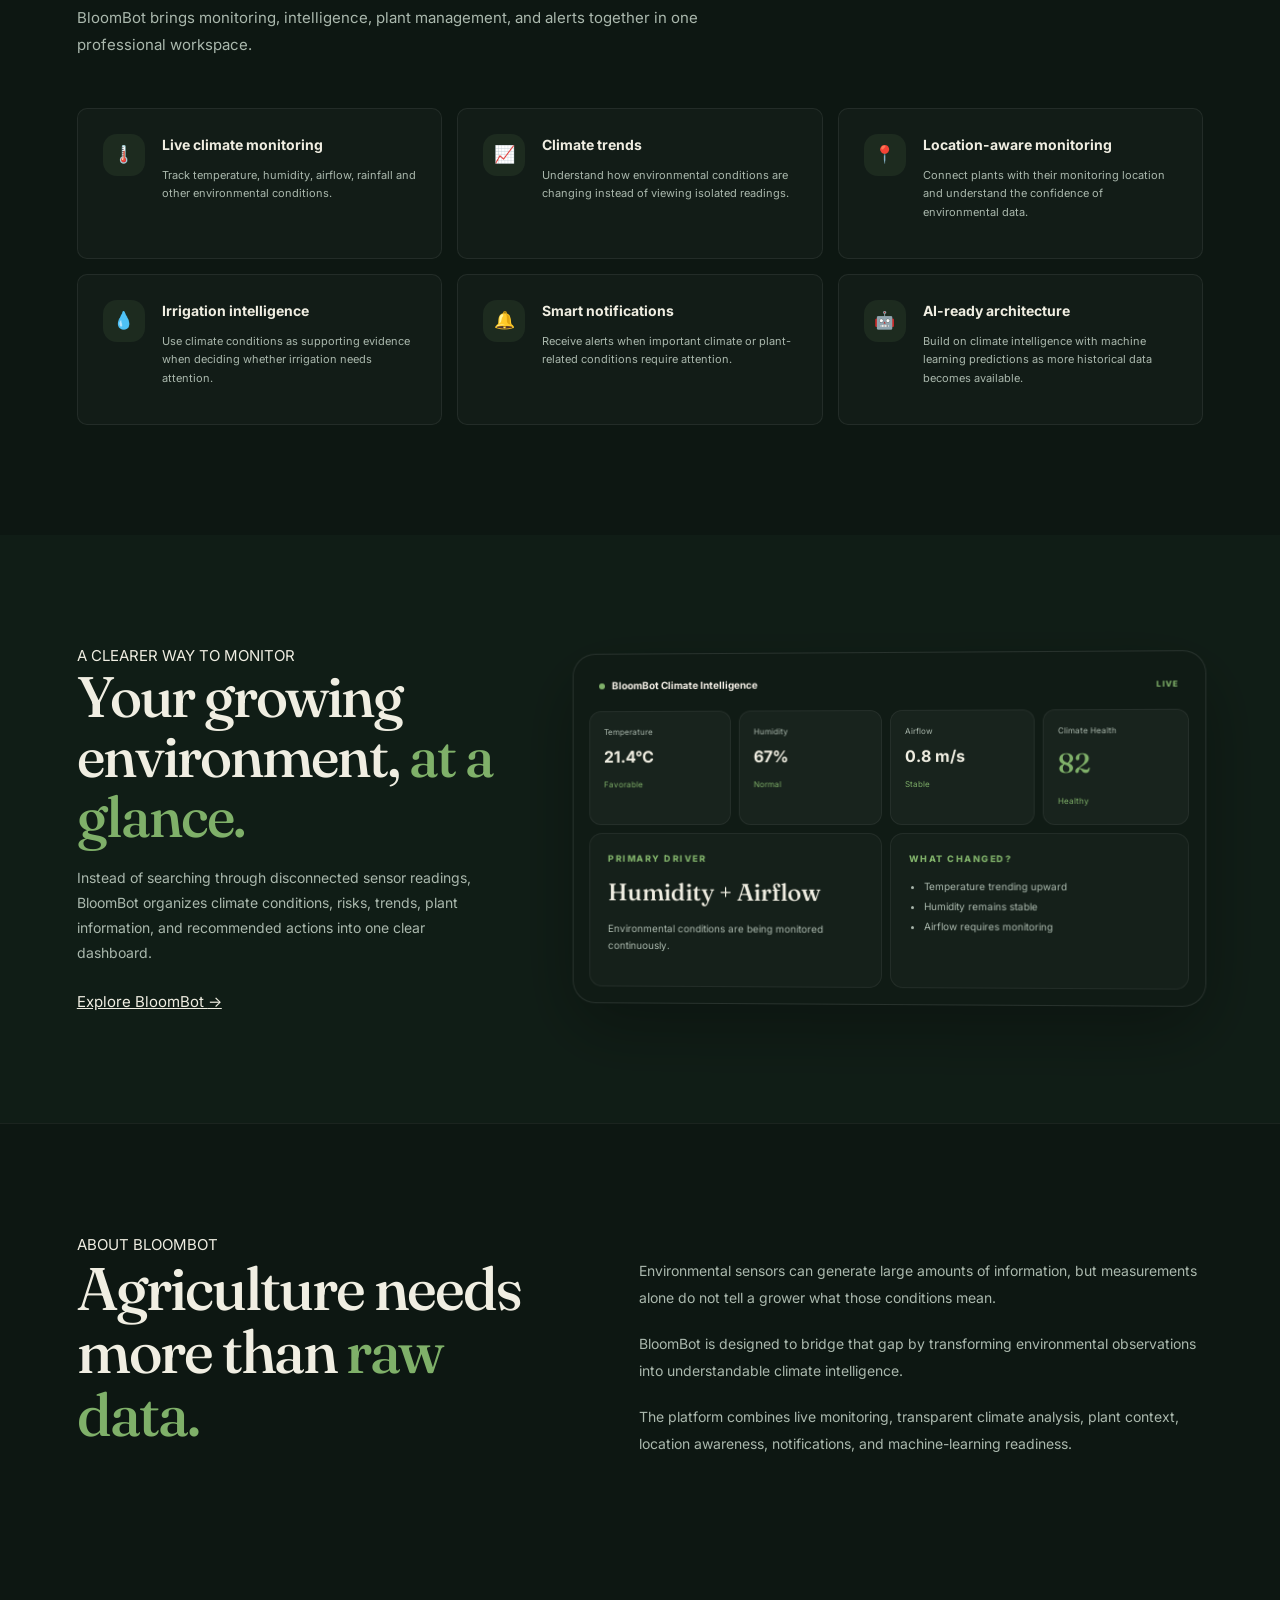
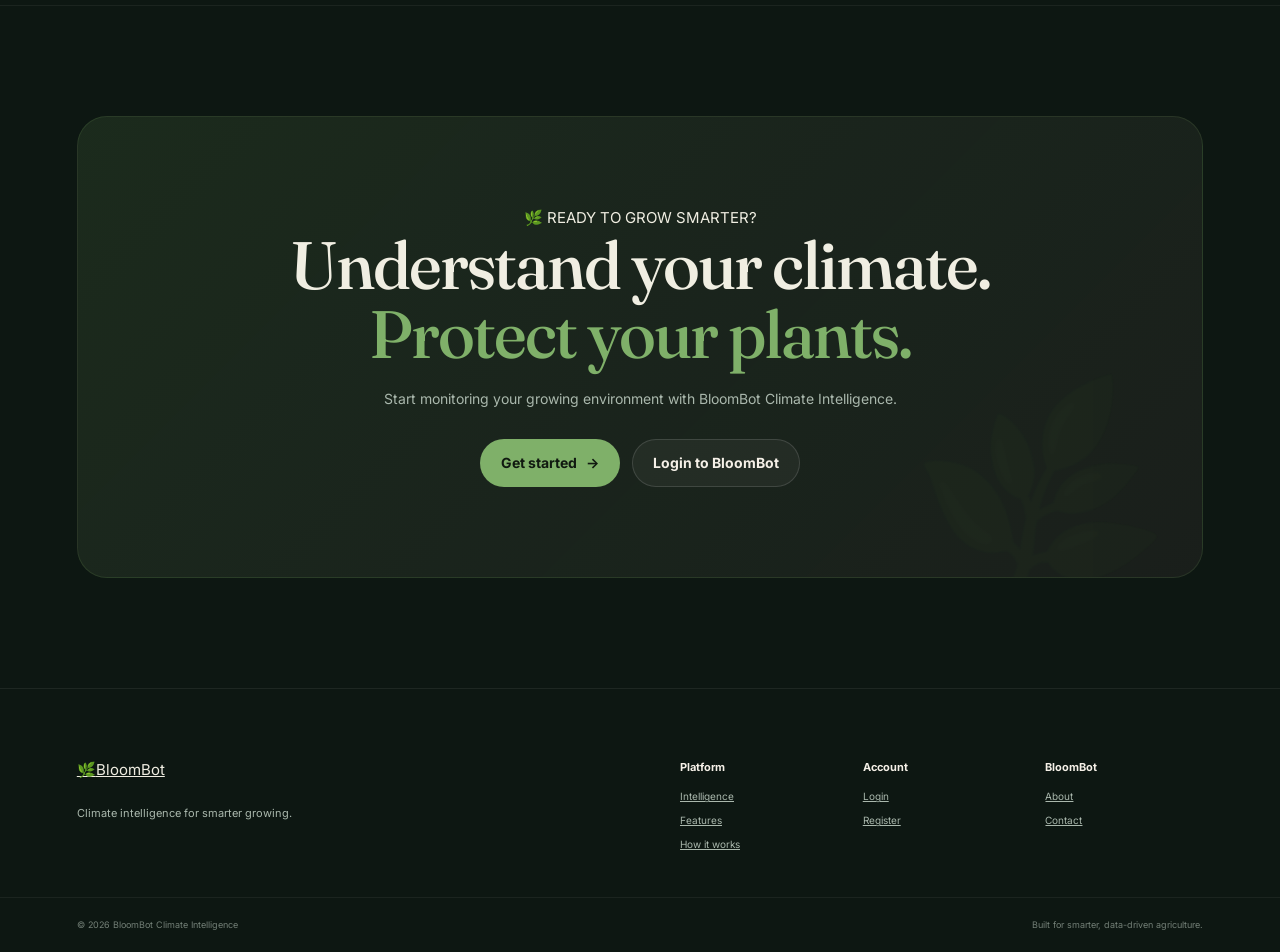
==== commit 9a73e524: "style different pages" ====
--- a/index.html
+++ b/index.html
@@ -1,31 +1,1186 @@
 <!DOCTYPE html>
 <html lang="en">
 <head>
-  <meta charset="UTF-8" />
-  <meta name="viewport" content="width=device-width, initial-scale=1.0"/>
-  <title>Welcome to Bloombot</title>
-  <link rel="stylesheet" href="CSS/style.css?v=7" />
+    <meta charset="UTF-8">
+    <meta name="viewport" content="width=device-width, initial-scale=1.0">
+
+    <title>BloomBot | Climate Intelligence for Smarter Growing</title>
+
+    <meta
+        name="description"
+        content="BloomBot transforms live environmental data into climate intelligence, plant assessments, and actionable recommendations for smarter growing."
+    >
+
+    <!-- Existing BloomBot stylesheet -->
+    <link rel="stylesheet" href="CSS/style.css?v=9">
+
+    <!-- Fonts already used by BloomBot -->
+    <link rel="preconnect" href="https://fonts.googleapis.com">
+    <link rel="preconnect" href="https://fonts.gstatic.com" crossorigin>
+
+    <link
+        href="https://fonts.googleapis.com/css2?family=Fraunces:opsz,wght@9..144,400;9..144,500;9..144,600;9..144,700&family=Inter:wght@400;500;600;700;800&display=swap"
+        rel="stylesheet"
+    >
 </head>
-<body>
-
-  <!-- Main Welcome Section -->
-  <div class="container">
-    <h2>Welcome to Bloombot 🌱</h2>
-    <p style="text-align:center; font-size: 18px;">
-      Your smart gardening assistant. Monitor your plants, automate watering, and grow with confidence!
-    </p>
-
-    <button onclick="location.href='login.html'">Login</button>
-    <button onclick="location.href='signup.html'">Sign Up</button>
-    <button onclick="location.href='guest_view.php'">Continue as Guest</button>
-
-    <a class="link" href="about.html">Learn more about Bloombot</a>
-  </div>
-
-  <!-- Footer -->
-  <div class="footer">
-    &copy; 2025 Bloombot. Grow Smart. Live Green.
-  </div>
+
+<body class="landing-page">
+
+    <!-- =========================
+         TOP NAVIGATION
+    ========================== -->
+
+    <header class="topnav landing-nav">
+
+        <a href="index.html" class="brand">
+            <span class="brand-mark">🌿</span>
+            <span>BloomBot</span>
+        </a>
+
+        <nav class="topnav-links">
+
+            <a href="#home" class="active">
+                Home
+            </a>
+
+            <a href="#intelligence">
+                Intelligence
+            </a>
+
+            <a href="#how-it-works">
+                How it works
+            </a>
+
+            <a href="#features">
+                Features
+            </a>
+
+            <a href="#about">
+                About
+            </a>
+
+        </nav>
+
+        <div class="topnav-right">
+
+            <a href="login.html" class="secondary-button">
+                Login
+            </a>
+
+            <a href="signup.html" class="primary-button">
+                Get started
+            </a>
+
+        </div>
+
+    </header>
+
+
+    <!-- =========================
+         HERO
+    ========================== -->
+
+    <main>
+
+        <section class="hero-section landing-hero" id="home">
+
+            <div class="hero-content">
+
+                <span class="eyebrow">
+                    🌿 CLIMATE INTELLIGENCE FOR SMARTER GROWING
+                </span>
+
+                <h1>
+                    Grow smarter.
+                    <br>
+
+                    <span>
+                        Respond before climate becomes a problem.
+                    </span>
+                </h1>
+
+                <p>
+                    BloomBot transforms live environmental data into
+                    meaningful climate intelligence, plant assessments,
+                    and actionable recommendations — helping growers
+                    understand changing conditions before they become
+                    a problem.
+                </p>
+
+                <div class="hero-actions">
+
+                    <a href="signup.html" class="primary-button">
+                        Start monitoring
+                        <span>→</span>
+                    </a>
+
+                    <a href="#how-it-works" class="secondary-button">
+                        Explore BloomBot
+                    </a>
+
+                </div>
+
+                <div class="hero-trust">
+
+                    <span>
+                        <span class="status-dot"></span>
+                        Live environmental monitoring
+                    </span>
+
+                    <span>
+                        AI-ready intelligence
+                    </span>
+
+                    <span>
+                        Plant-aware recommendations
+                    </span>
+
+                </div>
+
+            </div>
+
+
+            <!-- HERO INTELLIGENCE CARD -->
+
+            <div class="hero-status-card landing-intelligence-card">
+
+                <div class="status-card-top">
+
+                    <span>
+                        <span class="status-dot"></span>
+                        Monitoring active
+                    </span>
+
+                    <span class="live-badge">
+                        LIVE
+                    </span>
+
+                </div>
+
+                <div class="hero-score">
+
+                    <div>
+
+                        <span>
+                            Climate Health
+                        </span>
+
+                        <small>
+                            Current assessment
+                        </small>
+
+                    </div>
+
+                    <strong>
+                        82
+                    </strong>
+
+                </div>
+
+                <div class="score-progress">
+
+                    <span style="width: 82%;"></span>
+
+                </div>
+
+                <div class="hero-condition">
+
+                    <span class="condition-icon">
+                        ☁️
+                    </span>
+
+                    <div>
+
+                        <strong>
+                            Conditions are being monitored
+                        </strong>
+
+                        <p>
+                            BloomBot continuously interprets
+                            environmental changes around your plants.
+                        </p>
+
+                    </div>
+
+                </div>
+
+                <div class="hero-mini-grid">
+
+                    <div>
+                        <span>Temperature</span>
+                        <strong>21.4°C</strong>
+                    </div>
+
+                    <div>
+                        <span>Humidity</span>
+                        <strong>67%</strong>
+                    </div>
+
+                    <div>
+                        <span>Airflow</span>
+                        <strong>0.8 m/s</strong>
+                    </div>
+
+                    <div>
+                        <span>Risk</span>
+                        <strong>Low</strong>
+                    </div>
+
+                </div>
+
+            </div>
+
+        </section>
+
+
+        <!-- =========================
+             VALUE STRIP
+        ========================== -->
+
+        <section class="landing-value-strip">
+
+            <div class="value-item">
+
+                <span class="value-icon">
+                    ◉
+                </span>
+
+                <div>
+                    <strong>
+                        Live data
+                    </strong>
+
+                    <p>
+                        Monitor changing environmental conditions.
+                    </p>
+                </div>
+
+            </div>
+
+
+            <div class="value-item">
+
+                <span class="value-icon">
+                    🧠
+                </span>
+
+                <div>
+                    <strong>
+                        Climate intelligence
+                    </strong>
+
+                    <p>
+                        Turn raw measurements into useful insights.
+                    </p>
+                </div>
+
+            </div>
+
+
+            <div class="value-item">
+
+                <span class="value-icon">
+                    🌱
+                </span>
+
+                <div>
+                    <strong>
+                        Plant-aware
+                    </strong>
+
+                    <p>
+                        Interpret conditions in the context of your plants.
+                    </p>
+                </div>
+
+            </div>
+
+
+            <div class="value-item">
+
+                <span class="value-icon">
+                    🔔
+                </span>
+
+                <div>
+                    <strong>
+                        Early alerts
+                    </strong>
+
+                    <p>
+                        Know when conditions require attention.
+                    </p>
+                </div>
+
+            </div>
+
+        </section>
+
+
+        <!-- =========================
+             INTELLIGENCE SECTION
+        ========================== -->
+
+        <section class="landing-section" id="intelligence">
+
+            <div class="section-heading landing-heading">
+
+                <span class="eyebrow">
+                    BLOOMBOT INTELLIGENCE
+                </span>
+
+                <h2>
+                    From environmental data
+                    <span>to decisions.</span>
+                </h2>
+
+                <p>
+                    BloomBot does more than display sensor readings.
+                    It interprets environmental conditions and turns
+                    them into information a grower can act on.
+                </p>
+
+            </div>
+
+
+            <div class="intelligence-feature-grid">
+
+                <article class="feature-card large-feature-card">
+
+                    <div class="feature-icon">
+                        🧠
+                    </div>
+
+                    <span class="card-eyebrow">
+                        CLIMATE HEALTH
+                    </span>
+
+                    <h3>
+                        Understand the condition of your growing environment.
+                    </h3>
+
+                    <p>
+                        BloomBot combines temperature, humidity, airflow,
+                        heat conditions, trends, and persistence to create
+                        a clear picture of current climate health.
+                    </p>
+
+                    <div class="feature-metric">
+
+                        <span>
+                            Climate Health
+                        </span>
+
+                        <strong>
+                            82
+                        </strong>
+
+                        <small>
+                            / 100
+                        </small>
+
+                    </div>
+
+                </article>
+
+
+                <article class="feature-card">
+
+                    <div class="feature-icon">
+                        ⚠️
+                    </div>
+
+                    <span class="card-eyebrow">
+                        RISK DETECTION
+                    </span>
+
+                    <h3>
+                        See problems before they become serious.
+                    </h3>
+
+                    <p>
+                        Identify conditions such as excessive humidity,
+                        low airflow, heat stress, and other climate risks.
+                    </p>
+
+                    <div class="feature-status">
+                        <span class="status-dot"></span>
+                        Risk monitoring active
+                    </div>
+
+                </article>
+
+
+                <article class="feature-card">
+
+                    <div class="feature-icon">
+                        💡
+                    </div>
+
+                    <span class="card-eyebrow">
+                        RECOMMENDATIONS
+                    </span>
+
+                    <h3>
+                        Know what to do next.
+                    </h3>
+
+                    <p>
+                        Instead of leaving growers with raw numbers,
+                        BloomBot translates climate conditions into
+                        practical recommendations.
+                    </p>
+
+                    <div class="recommendation-preview">
+                        <span>💡</span>
+                        <p>
+                            Monitor foliage and maintain airflow where possible.
+                        </p>
+                    </div>
+
+                </article>
+
+            </div>
+
+        </section>
+
+
+        <!-- =========================
+             HOW IT WORKS
+        ========================== -->
+
+        <section class="landing-section workflow-section" id="how-it-works">
+
+            <div class="section-heading landing-heading centered">
+
+                <span class="eyebrow">
+                    HOW BLOOMBOT WORKS
+                </span>
+
+                <h2>
+                    Data becomes
+                    <span>actionable intelligence.</span>
+                </h2>
+
+                <p>
+                    BloomBot connects environmental monitoring,
+                    climate analysis, plant context, and notifications
+                    into one workflow.
+                </p>
+
+            </div>
+
+
+            <div class="workflow-grid">
+
+                <article class="workflow-card">
+
+                    <span class="workflow-number">
+                        01
+                    </span>
+
+                    <div class="workflow-icon">
+                        📡
+                    </div>
+
+                    <h3>
+                        Collect
+                    </h3>
+
+                    <p>
+                        BloomBot receives environmental observations
+                        from connected monitoring sources.
+                    </p>
+
+                </article>
+
+
+                <div class="workflow-arrow">
+                    →
+                </div>
+
+
+                <article class="workflow-card">
+
+                    <span class="workflow-number">
+                        02
+                    </span>
+
+                    <div class="workflow-icon">
+                        ⚙️
+                    </div>
+
+                    <h3>
+                        Analyze
+                    </h3>
+
+                    <p>
+                        The Climate Intelligence Engine evaluates
+                        current conditions, trends, persistence, and risk.
+                    </p>
+
+                </article>
+
+
+                <div class="workflow-arrow">
+                    →
+                </div>
+
+
+                <article class="workflow-card">
+
+                    <span class="workflow-number">
+                        03
+                    </span>
+
+                    <div class="workflow-icon">
+                        🌱
+                    </div>
+
+                    <h3>
+                        Interpret
+                    </h3>
+
+                    <p>
+                        Environmental conditions are interpreted
+                        alongside the plant and its monitoring location.
+                    </p>
+
+                </article>
+
+
+                <div class="workflow-arrow">
+                    →
+                </div>
+
+
+                <article class="workflow-card">
+
+                    <span class="workflow-number">
+                        04
+                    </span>
+
+                    <div class="workflow-icon">
+                        🔔
+                    </div>
+
+                    <h3>
+                        Act
+                    </h3>
+
+                    <p>
+                        Growers receive assessments, recommendations,
+                        and alerts when attention is needed.
+                    </p>
+
+                </article>
+
+            </div>
+
+        </section>
+
+
+        <!-- =========================
+             FEATURES
+        ========================== -->
+
+        <section class="landing-section" id="features">
+
+            <div class="section-heading landing-heading">
+
+                <span class="eyebrow">
+                    BUILT FOR SMARTER GROWING
+                </span>
+
+                <h2>
+                    Everything you need
+                    <span>in one place.</span>
+                </h2>
+
+                <p>
+                    BloomBot brings monitoring, intelligence,
+                    plant management, and alerts together in one
+                    professional workspace.
+                </p>
+
+            </div>
+
+
+            <div class="feature-list-grid">
+
+                <article class="feature-list-card">
+
+                    <div class="feature-icon">
+                        🌡️
+                    </div>
+
+                    <div>
+                        <h3>
+                            Live climate monitoring
+                        </h3>
+
+                        <p>
+                            Track temperature, humidity, airflow,
+                            rainfall and other environmental conditions.
+                        </p>
+                    </div>
+
+                </article>
+
+
+                <article class="feature-list-card">
+
+                    <div class="feature-icon">
+                        📈
+                    </div>
+
+                    <div>
+                        <h3>
+                            Climate trends
+                        </h3>
+
+                        <p>
+                            Understand how environmental conditions
+                            are changing instead of viewing isolated readings.
+                        </p>
+                    </div>
+
+                </article>
+
+
+                <article class="feature-list-card">
+
+                    <div class="feature-icon">
+                        📍
+                    </div>
+
+                    <div>
+                        <h3>
+                            Location-aware monitoring
+                        </h3>
+
+                        <p>
+                            Connect plants with their monitoring location
+                            and understand the confidence of environmental data.
+                        </p>
+                    </div>
+
+                </article>
+
+
+                <article class="feature-list-card">
+
+                    <div class="feature-icon">
+                        💧
+                    </div>
+
+                    <div>
+                        <h3>
+                            Irrigation intelligence
+                        </h3>
+
+                        <p>
+                            Use climate conditions as supporting evidence
+                            when deciding whether irrigation needs attention.
+                        </p>
+                    </div>
+
+                </article>
+
+
+                <article class="feature-list-card">
+
+                    <div class="feature-icon">
+                        🔔
+                    </div>
+
+                    <div>
+                        <h3>
+                            Smart notifications
+                        </h3>
+
+                        <p>
+                            Receive alerts when important climate or
+                            plant-related conditions require attention.
+                        </p>
+                    </div>
+
+                </article>
+
+
+                <article class="feature-list-card">
+
+                    <div class="feature-icon">
+                        🤖
+                    </div>
+
+                    <div>
+                        <h3>
+                            AI-ready architecture
+                        </h3>
+
+                        <p>
+                            Build on climate intelligence with machine
+                            learning predictions as more historical data becomes available.
+                        </p>
+                    </div>
+
+                </article>
+
+            </div>
+
+        </section>
+
+
+        <!-- =========================
+             DASHBOARD PREVIEW
+        ========================== -->
+
+        <section class="landing-preview-section">
+
+            <div class="preview-content">
+
+                <span class="eyebrow">
+                    A CLEARER WAY TO MONITOR
+                </span>
+
+                <h2>
+                    Your growing environment,
+                    <span>at a glance.</span>
+                </h2>
+
+                <p>
+                    Instead of searching through disconnected sensor
+                    readings, BloomBot organizes climate conditions,
+                    risks, trends, plant information, and recommended
+                    actions into one clear dashboard.
+                </p>
+
+                <a href="signup.html" class="primary-button">
+                    Explore BloomBot
+                    <span>→</span>
+                </a>
+
+            </div>
+
+
+            <div class="dashboard-preview">
+
+                <div class="preview-topbar">
+
+                    <div>
+                        <span class="preview-dot"></span>
+                        BloomBot Climate Intelligence
+                    </div>
+
+                    <span>
+                        LIVE
+                    </span>
+
+                </div>
+
+
+                <div class="preview-kpis">
+
+                    <div class="preview-kpi">
+
+                        <span>
+                            Temperature
+                        </span>
+
+                        <strong>
+                            21.4°C
+                        </strong>
+
+                        <small>
+                            Favorable
+                        </small>
+
+                    </div>
+
+
+                    <div class="preview-kpi">
+
+                        <span>
+                            Humidity
+                        </span>
+
+                        <strong>
+                            67%
+                        </strong>
+
+                        <small>
+                            Normal
+                        </small>
+
+                    </div>
+
+
+                    <div class="preview-kpi">
+
+                        <span>
+                            Airflow
+                        </span>
+
+                        <strong>
+                            0.8 m/s
+                        </strong>
+
+                        <small>
+                            Stable
+                        </small>
+
+                    </div>
+
+
+                    <div class="preview-kpi health">
+
+                        <span>
+                            Climate Health
+                        </span>
+
+                        <strong>
+                            82
+                        </strong>
+
+                        <small>
+                            Healthy
+                        </small>
+
+                    </div>
+
+                </div>
+
+
+                <div class="preview-panels">
+
+                    <div class="preview-panel">
+
+                        <span class="card-eyebrow">
+                            PRIMARY DRIVER
+                        </span>
+
+                        <h3>
+                            Humidity + Airflow
+                        </h3>
+
+                        <p>
+                            Environmental conditions are being
+                            monitored continuously.
+                        </p>
+
+                    </div>
+
+
+                    <div class="preview-panel">
+
+                        <span class="card-eyebrow">
+                            WHAT CHANGED?
+                        </span>
+
+                        <ul>
+
+                            <li>
+                                Temperature trending upward
+                            </li>
+
+                            <li>
+                                Humidity remains stable
+                            </li>
+
+                            <li>
+                                Airflow requires monitoring
+                            </li>
+
+                        </ul>
+
+                    </div>
+
+                </div>
+
+            </div>
+
+        </section>
+
+
+        <!-- =========================
+             ABOUT
+        ========================== -->
+
+        <section class="landing-section about-section" id="about">
+
+            <div class="about-grid">
+
+                <div>
+
+                    <span class="eyebrow">
+                        ABOUT BLOOMBOT
+                    </span>
+
+                    <h2>
+                        Agriculture needs more than
+                        <span>raw data.</span>
+                    </h2>
+
+                </div>
+
+
+                <div>
+
+                    <p>
+                        Environmental sensors can generate large
+                        amounts of information, but measurements alone
+                        do not tell a grower what those conditions mean.
+                    </p>
+
+                    <p>
+                        BloomBot is designed to bridge that gap by
+                        transforming environmental observations into
+                        understandable climate intelligence.
+                    </p>
+
+                    <p>
+                        The platform combines live monitoring,
+                        transparent climate analysis, plant context,
+                        location awareness, notifications, and
+                        machine-learning readiness.
+                    </p>
+
+                </div>
+
+            </div>
+
+        </section>
+
+
+        <!-- =========================
+             FINAL CTA
+        ========================== -->
+
+        <section class="landing-cta">
+
+            <div class="cta-content">
+
+                <span class="eyebrow">
+                    🌿 READY TO GROW SMARTER?
+                </span>
+
+                <h2>
+                    Understand your climate.
+                    <br>
+                    <span>Protect your plants.</span>
+                </h2>
+
+                <p>
+                    Start monitoring your growing environment
+                    with BloomBot Climate Intelligence.
+                </p>
+
+                <div class="hero-actions">
+
+                    <a href="signup.html" class="primary-button">
+                        Get started
+                        <span>→</span>
+                    </a>
+
+                    <a href="login.html" class="secondary-button">
+                        Login to BloomBot
+                    </a>
+
+                </div>
+
+            </div>
+
+        </section>
+
+    </main>
+
+
+    <!-- =========================
+         FOOTER
+    ========================== -->
+
+    <footer class="landing-footer">
+
+        <div class="footer-brand">
+
+            <a href="index.html" class="brand">
+
+                <span class="brand-mark">
+                    🌿
+                </span>
+
+                <span>
+                    BloomBot
+                </span>
+
+            </a>
+
+            <p>
+                Climate intelligence for smarter growing.
+            </p>
+
+        </div>
+
+
+        <div class="footer-links">
+
+            <div>
+
+                <strong>
+                    Platform
+                </strong>
+
+                <a href="#intelligence">
+                    Intelligence
+                </a>
+
+                <a href="#features">
+                    Features
+                </a>
+
+                <a href="#how-it-works">
+                    How it works
+                </a>
+
+            </div>
+
+
+            <div>
+
+                <strong>
+                    Account
+                </strong>
+
+                <a href="login.php">
+                    Login
+                </a>
+
+                <a href="register.php">
+                    Register
+                </a>
+
+            </div>
+
+
+            <div>
+
+                <strong>
+                    BloomBot
+                </strong>
+
+                <a href="about.html">
+                    About
+                </a>
+
+                <a href="contact.html">
+                    Contact
+                </a>
+
+            </div>
+
+        </div>
+
+    </footer>
+
+
+    <div class="footer-bottom">
+
+        <span>
+            © 2026 BloomBot Climate Intelligence
+        </span>
+
+        <span>
+            Built for smarter, data-driven agriculture.
+        </span>
+
+    </div>
+
+
+    <!-- =========================
+         SMALL INTERACTION SCRIPT
+    ========================== -->
+
+    <script>
+
+        document.addEventListener("DOMContentLoaded", function () {
+
+            /*
+             * Smooth navigation
+             */
+
+            document.querySelectorAll('a[href^="#"]').forEach(function (link) {
+
+                link.addEventListener("click", function (event) {
+
+                    const targetId = this.getAttribute("href");
+
+                    if (targetId === "#") {
+                        return;
+                    }
+
+                    const target = document.querySelector(targetId);
+
+                    if (target) {
+
+                        event.preventDefault();
+
+                        target.scrollIntoView({
+                            behavior: "smooth",
+                            block: "start"
+                        });
+
+                    }
+
+                });
+
+            });
+
+
+            /*
+             * Reveal sections as the user scrolls
+             */
+
+            const revealElements = document.querySelectorAll(
+                ".feature-card, " +
+                ".feature-list-card, " +
+                ".workflow-card, " +
+                ".value-item, " +
+                ".landing-preview-section, " +
+                ".about-grid"
+            );
+
+            const observer = new IntersectionObserver(
+                function (entries) {
+
+                    entries.forEach(function (entry) {
+
+                        if (entry.isIntersecting) {
+
+                            entry.target.classList.add("is-visible");
+
+                            observer.unobserve(entry.target);
+
+                        }
+
+                    });
+
+                },
+                {
+                    threshold: 0.12
+                }
+            );
+
+
+            revealElements.forEach(function (element) {
+
+                observer.observe(element);
+
+            });
+
+        });
+
+    </script>
 
 </body>
 </html>
--- a/CSS/style.css
+++ b/CSS/style.css
@@ -2511,4 +2511,3898 @@
 
         break-inside: avoid;
     }
+}
+/* =========================================================
+   BLOOMBOT LANDING PAGE ADDITIONS
+   Add this at the END of CSS/style.css
+   ========================================================= */
+
+
+/* =========================================================
+   LANDING PAGE BASE
+   ========================================================= */
+
+.landing-page {
+    min-height: 100vh;
+    background:
+        radial-gradient(
+            circle at 85% 15%,
+            rgba(127, 176, 105, 0.08),
+            transparent 30%
+        ),
+        var(--bg, #0d1712);
+}
+
+
+/* Keep landing navigation above the hero */
+
+.landing-nav {
+    position: fixed;
+    z-index: 1000;
+}
+
+
+/* =========================================================
+   LANDING HERO
+   ========================================================= */
+
+.landing-hero {
+    min-height: 92vh;
+
+    display: grid;
+
+    grid-template-columns:
+        minmax(0, 1.15fr)
+        minmax(330px, 0.85fr);
+
+    align-items: center;
+
+    gap: 70px;
+
+    position: relative;
+
+    overflow: hidden;
+
+    padding:
+        150px
+        max(30px, 6vw)
+        90px;
+
+    background:
+        linear-gradient(
+            90deg,
+            rgba(13, 23, 18, 0.98) 0%,
+            rgba(13, 23, 18, 0.91) 42%,
+            rgba(13, 23, 18, 0.62) 72%,
+            rgba(13, 23, 18, 0.88) 100%
+        ),
+        url("../images/farm-background.jpg")
+        center / cover no-repeat;
+}
+
+
+.landing-hero::before {
+    content: "";
+
+    position: absolute;
+
+    width: 500px;
+    height: 500px;
+
+    right: -180px;
+    top: 100px;
+
+    border-radius: 50%;
+
+    background:
+        rgba(127, 176, 105, 0.08);
+
+    filter: blur(40px);
+
+    pointer-events: none;
+}
+
+
+.landing-hero::after {
+    content: "";
+
+    position: absolute;
+
+    left: 0;
+    right: 0;
+    bottom: 0;
+
+    height: 180px;
+
+    background:
+        linear-gradient(
+            to bottom,
+            transparent,
+            var(--bg, #0d1712)
+        );
+
+    pointer-events: none;
+}
+
+
+.landing-hero > * {
+    position: relative;
+    z-index: 2;
+}
+
+
+.landing-hero .hero-content {
+    max-width: 760px;
+}
+
+
+.landing-hero h1 {
+    max-width: 760px;
+
+    font-family:
+        "Fraunces",
+        Georgia,
+        serif;
+
+    font-size:
+        clamp(48px, 6.2vw, 82px);
+
+    line-height: 0.98;
+
+    letter-spacing: -3px;
+
+    font-weight: 500;
+
+    margin-bottom: 28px;
+}
+
+
+.landing-hero h1 span {
+    color: var(--leaf, #7fb069);
+}
+
+
+.landing-hero .hero-content > p {
+    max-width: 650px;
+
+    color:
+        var(--muted, #aab8ad);
+
+    font-size: 17px;
+
+    line-height: 1.8;
+
+    margin-bottom: 32px;
+}
+
+
+/* =========================================================
+   HERO ACTIONS
+   ========================================================= */
+
+.hero-actions {
+    display: flex;
+
+    align-items: center;
+
+    gap: 12px;
+
+    flex-wrap: wrap;
+}
+
+
+.hero-actions .primary-button,
+.hero-actions .secondary-button {
+    display: inline-flex;
+
+    align-items: center;
+
+    justify-content: center;
+
+    gap: 9px;
+
+    min-height: 48px;
+
+    padding:
+        12px 20px;
+
+    border-radius: 999px;
+
+    font-size: 14px;
+
+    font-weight: 700;
+
+    text-decoration: none;
+
+    transition:
+        transform 0.25s ease,
+        box-shadow 0.25s ease,
+        background 0.25s ease;
+}
+
+
+.hero-actions .primary-button {
+    background:
+        var(--leaf, #7fb069);
+
+    color:
+        #101910;
+
+    border:
+        1px solid transparent;
+}
+
+
+.hero-actions .primary-button:hover {
+    transform: translateY(-3px);
+
+    box-shadow:
+        0 12px 30px
+        rgba(127, 176, 105, 0.25);
+}
+
+
+.hero-actions .secondary-button {
+    color:
+        var(--cream, #f5f0e7);
+
+    background:
+        rgba(255, 255, 255, 0.045);
+
+    border:
+        1px solid
+        rgba(255, 255, 255, 0.13);
+}
+
+
+.hero-actions .secondary-button:hover {
+    transform: translateY(-3px);
+
+    background:
+        rgba(255, 255, 255, 0.09);
+}
+
+
+/* =========================================================
+   HERO TRUST POINTS
+   ========================================================= */
+
+.hero-trust {
+    display: flex;
+
+    align-items: center;
+
+    flex-wrap: wrap;
+
+    gap: 18px;
+
+    margin-top: 27px;
+
+    color:
+        var(--muted, #aab8ad);
+
+    font-size: 11px;
+}
+
+
+.hero-trust > span {
+    display: inline-flex;
+
+    align-items: center;
+
+    gap: 7px;
+}
+
+
+.hero-trust > span:not(:last-child)::after {
+    content: "•";
+
+    margin-left: 11px;
+
+    color:
+        rgba(255, 255, 255, 0.25);
+}
+
+
+/* =========================================================
+   HERO INTELLIGENCE CARD
+   ========================================================= */
+
+.landing-intelligence-card {
+    width: 100%;
+    max-width: 440px;
+
+    justify-self: end;
+
+    padding: 26px;
+
+    border-radius:
+        28px;
+
+    background:
+        rgba(18, 42, 30, 0.76);
+
+    border:
+        1px solid
+        rgba(255, 255, 255, 0.13);
+
+    box-shadow:
+        0 30px 80px
+        rgba(0, 0, 0, 0.35);
+
+    backdrop-filter:
+        blur(22px);
+
+    -webkit-backdrop-filter:
+        blur(22px);
+
+    animation:
+        landingFloat 6s ease-in-out infinite;
+}
+
+
+.status-card-top {
+    display: flex;
+
+    align-items: center;
+
+    justify-content: space-between;
+
+    gap: 15px;
+
+    margin-bottom: 25px;
+
+    color:
+        var(--muted, #aab8ad);
+
+    font-size: 12px;
+
+    font-weight: 600;
+}
+
+
+.status-card-top > span:first-child {
+    display: flex;
+
+    align-items: center;
+
+    gap: 8px;
+}
+
+
+.live-badge {
+    padding:
+        5px 9px;
+
+    border-radius: 999px;
+
+    color:
+        var(--leaf, #7fb069);
+
+    background:
+        rgba(127, 176, 105, 0.10);
+
+    border:
+        1px solid
+        rgba(127, 176, 105, 0.20);
+
+    font-size: 9px;
+
+    font-weight: 800;
+
+    letter-spacing: 1px;
+}
+
+
+.hero-score {
+    display: flex;
+
+    align-items: flex-end;
+
+    justify-content: space-between;
+
+    gap: 15px;
+
+    margin-bottom: 15px;
+}
+
+
+.hero-score div {
+    display: flex;
+
+    flex-direction: column;
+
+    gap: 3px;
+}
+
+
+.hero-score div span {
+    color:
+        var(--cream, #f5f0e7);
+
+    font-size: 14px;
+
+    font-weight: 700;
+}
+
+
+.hero-score div small {
+    color:
+        var(--muted, #aab8ad);
+
+    font-size: 10px;
+}
+
+
+.hero-score strong {
+    font-family:
+        "Fraunces",
+        Georgia,
+        serif;
+
+    font-size: 64px;
+
+    line-height: 0.85;
+
+    font-weight: 500;
+
+    color:
+        var(--leaf, #7fb069);
+}
+
+
+.score-progress {
+    height: 7px;
+
+    width: 100%;
+
+    overflow: hidden;
+
+    border-radius: 999px;
+
+    background:
+        rgba(255, 255, 255, 0.07);
+
+    margin-bottom: 22px;
+}
+
+
+.score-progress span {
+    display: block;
+
+    height: 100%;
+
+    border-radius: inherit;
+
+    background:
+        var(--leaf, #7fb069);
+
+    animation:
+        scoreGrow 1.3s ease-out both;
+}
+
+
+.hero-condition {
+    display: grid;
+
+    grid-template-columns: 44px 1fr;
+
+    gap: 13px;
+
+    padding: 15px;
+
+    border-radius: 16px;
+
+    background:
+        rgba(255, 255, 255, 0.045);
+
+    border:
+        1px solid
+        rgba(255, 255, 255, 0.07);
+
+    margin-bottom: 10px;
+}
+
+
+.condition-icon {
+    width: 44px;
+    height: 44px;
+
+    display: grid;
+
+    place-items: center;
+
+    border-radius: 13px;
+
+    background:
+        rgba(127, 176, 105, 0.10);
+
+    font-size: 20px;
+}
+
+
+.hero-condition strong {
+    display: block;
+
+    color:
+        var(--cream, #f5f0e7);
+
+    font-size: 12px;
+
+    margin-bottom: 4px;
+}
+
+
+.hero-condition p {
+    color:
+        var(--muted, #aab8ad);
+
+    font-size: 10px;
+
+    line-height: 1.6;
+}
+
+
+.hero-mini-grid {
+    display: grid;
+
+    grid-template-columns:
+        repeat(2, 1fr);
+
+    gap: 10px;
+}
+
+
+.hero-mini-grid > div {
+    padding: 14px;
+
+    border-radius: 14px;
+
+    background:
+        rgba(255, 255, 255, 0.035);
+
+    border:
+        1px solid
+        rgba(255, 255, 255, 0.06);
+}
+
+
+.hero-mini-grid span {
+    display: block;
+
+    color:
+        var(--muted, #aab8ad);
+
+    font-size: 10px;
+
+    margin-bottom: 5px;
+}
+
+
+.hero-mini-grid strong {
+    color:
+        var(--cream, #f5f0e7);
+
+    font-size: 17px;
+}
+
+
+/* =========================================================
+   VALUE STRIP
+   ========================================================= */
+
+.landing-value-strip {
+    display: grid;
+
+    grid-template-columns:
+        repeat(4, 1fr);
+
+    gap: 1px;
+
+    background:
+        rgba(255, 255, 255, 0.08);
+
+    border-top:
+        1px solid rgba(255, 255, 255, 0.08);
+
+    border-bottom:
+        1px solid rgba(255, 255, 255, 0.08);
+
+    background-color:
+        var(--surface, #182a20);
+}
+
+
+.value-item {
+    display: flex;
+
+    align-items: center;
+
+    gap: 13px;
+
+    padding:
+        25px 28px;
+
+    background:
+        var(--bg-soft, #101d16);
+
+    transition:
+        background 0.25s ease;
+}
+
+
+.value-item:hover {
+    background:
+        rgba(127, 176, 105, 0.06);
+}
+
+
+.value-icon {
+    width: 38px;
+    height: 38px;
+
+    flex-shrink: 0;
+
+    display: grid;
+
+    place-items: center;
+
+    border-radius: 11px;
+
+    background:
+        rgba(127, 176, 105, 0.10);
+
+    font-size: 16px;
+}
+
+
+.value-item strong {
+    display: block;
+
+    font-size: 12px;
+
+    margin-bottom: 2px;
+}
+
+
+.value-item p {
+    color:
+        var(--muted, #aab8ad);
+
+    font-size: 10px;
+
+    line-height: 1.5;
+}
+
+
+/* =========================================================
+   LANDING SECTIONS
+   ========================================================= */
+
+.landing-section {
+    padding:
+        110px
+        max(30px, 6vw);
+}
+
+
+.landing-heading {
+    max-width: 760px;
+
+    margin-bottom: 50px;
+}
+
+
+.landing-heading h2 {
+    font-family:
+        "Fraunces",
+        Georgia,
+        serif;
+
+    font-size:
+        clamp(38px, 5vw, 62px);
+
+    line-height: 1.04;
+
+    letter-spacing: -2px;
+
+    font-weight: 500;
+
+    margin-bottom: 18px;
+}
+
+
+.landing-heading h2 span {
+    color:
+        var(--leaf, #7fb069);
+}
+
+
+.landing-heading > p {
+    max-width: 650px;
+
+    color:
+        var(--muted, #aab8ad);
+
+    font-size: 15px;
+
+    line-height: 1.8;
+}
+
+
+.landing-heading.centered {
+    text-align: center;
+
+    margin-left: auto;
+    margin-right: auto;
+}
+
+
+.landing-heading.centered > p {
+    margin-left: auto;
+    margin-right: auto;
+}
+
+
+/* =========================================================
+   INTELLIGENCE FEATURE GRID
+   ========================================================= */
+
+.intelligence-feature-grid {
+    display: grid;
+
+    grid-template-columns:
+        1.15fr
+        0.85fr;
+
+    gap: 18px;
+}
+
+
+.intelligence-feature-grid .large-feature-card {
+    grid-row:
+        span 2;
+}
+
+
+.feature-card {
+    position: relative;
+
+    overflow: hidden;
+
+    padding: 30px;
+
+    border-radius:
+        var(--radius-md, 18px);
+
+    background:
+        linear-gradient(
+            145deg,
+            rgba(255, 255, 255, 0.055),
+            rgba(255, 255, 255, 0.018)
+        );
+
+    border:
+        1px solid
+        rgba(255, 255, 255, 0.08);
+
+    box-shadow:
+        0 15px 45px
+        rgba(0, 0, 0, 0.12);
+
+    transition:
+        transform 0.3s ease,
+        border-color 0.3s ease;
+}
+
+
+.feature-card:hover {
+    transform:
+        translateY(-6px);
+
+    border-color:
+        rgba(127, 176, 105, 0.25);
+}
+
+
+.feature-icon {
+    width: 48px;
+    height: 48px;
+
+    display: grid;
+
+    place-items: center;
+
+    border-radius: 14px;
+
+    background:
+        rgba(127, 176, 105, 0.10);
+
+    margin-bottom: 24px;
+
+    font-size: 20px;
+}
+
+
+.card-eyebrow {
+    display: block;
+
+    color:
+        var(--leaf, #7fb069);
+
+    font-size: 9px;
+
+    font-weight: 800;
+
+    letter-spacing: 1.5px;
+
+    margin-bottom: 9px;
+}
+
+
+.feature-card h3 {
+    font-size: 20px;
+
+    line-height: 1.35;
+
+    margin-bottom: 12px;
+}
+
+
+.feature-card p {
+    color:
+        var(--muted, #aab8ad);
+
+    font-size: 13px;
+
+    line-height: 1.8;
+}
+
+
+/* =========================================================
+   FEATURE METRIC
+   ========================================================= */
+
+.feature-metric {
+    display: flex;
+
+    align-items: baseline;
+
+    gap: 5px;
+
+    margin-top: 35px;
+
+    padding-top: 25px;
+
+    border-top:
+        1px solid rgba(255, 255, 255, 0.08);
+}
+
+
+.feature-metric span {
+    color:
+        var(--muted, #aab8ad);
+
+    font-size: 11px;
+
+    margin-right: auto;
+}
+
+
+.feature-metric strong {
+    font-family:
+        "Fraunces",
+        Georgia,
+        serif;
+
+    font-size: 52px;
+
+    font-weight: 500;
+
+    color:
+        var(--leaf, #7fb069);
+}
+
+
+.feature-metric small {
+    color:
+        var(--muted, #aab8ad);
+
+    font-size: 11px;
+}
+
+
+/* =========================================================
+   FEATURE STATUS
+   ========================================================= */
+
+.feature-status {
+    display: inline-flex;
+
+    align-items: center;
+
+    gap: 8px;
+
+    margin-top: 22px;
+
+    padding: 8px 11px;
+
+    border-radius: 999px;
+
+    color:
+        var(--leaf, #7fb069);
+
+    background:
+        rgba(127, 176, 105, 0.08);
+
+    font-size: 10px;
+
+    font-weight: 700;
+}
+
+
+/* =========================================================
+   RECOMMENDATION PREVIEW
+   ========================================================= */
+
+.recommendation-preview {
+    display: flex;
+
+    align-items: flex-start;
+
+    gap: 10px;
+
+    margin-top: 20px;
+
+    padding: 12px;
+
+    border-radius: 13px;
+
+    background:
+        rgba(232, 160, 184, 0.06);
+
+    border:
+        1px solid
+        rgba(232, 160, 184, 0.10);
+}
+
+
+.recommendation-preview span {
+    font-size: 15px;
+}
+
+
+.recommendation-preview p {
+    font-size: 10px;
+
+    line-height: 1.6;
+}
+
+
+/* =========================================================
+   WORKFLOW
+   ========================================================= */
+
+.workflow-section {
+    background:
+        var(--bg-soft, #101d16);
+}
+
+
+.workflow-grid {
+    display: grid;
+
+    grid-template-columns:
+        1fr auto 1fr auto 1fr auto 1fr;
+
+    align-items: center;
+
+    gap: 10px;
+}
+
+
+.workflow-card {
+    min-height: 280px;
+
+    padding: 27px;
+
+    border-radius:
+        var(--radius-md, 18px);
+
+    background:
+        rgba(255, 255, 255, 0.025);
+
+    border:
+        1px solid
+        rgba(255, 255, 255, 0.08);
+
+    transition:
+        transform 0.3s ease,
+        border-color 0.3s ease;
+}
+
+
+.workflow-card:hover {
+    transform:
+        translateY(-5px);
+
+    border-color:
+        rgba(127, 176, 105, 0.25);
+}
+
+
+.workflow-number {
+    display: block;
+
+    color:
+        rgba(127, 176, 105, 0.55);
+
+    font-size: 10px;
+
+    font-weight: 800;
+
+    letter-spacing: 1px;
+
+    margin-bottom: 20px;
+}
+
+
+.workflow-icon {
+    width: 48px;
+    height: 48px;
+
+    display: grid;
+
+    place-items: center;
+
+    border-radius: 14px;
+
+    background:
+        rgba(127, 176, 105, 0.09);
+
+    margin-bottom: 22px;
+
+    font-size: 20px;
+}
+
+
+.workflow-card h3 {
+    font-family:
+        "Fraunces",
+        Georgia,
+        serif;
+
+    font-size: 27px;
+
+    font-weight: 500;
+
+    margin-bottom: 10px;
+}
+
+
+.workflow-card p {
+    color:
+        var(--muted, #aab8ad);
+
+    font-size: 12px;
+
+    line-height: 1.8;
+}
+
+
+.workflow-arrow {
+    color:
+        rgba(127, 176, 105, 0.55);
+
+    font-size: 22px;
+}
+
+
+/* =========================================================
+   FEATURE LIST
+   ========================================================= */
+
+.feature-list-grid {
+    display: grid;
+
+    grid-template-columns:
+        repeat(3, 1fr);
+
+    gap: 15px;
+}
+
+
+.feature-list-card {
+    display: flex;
+
+    align-items: flex-start;
+
+    gap: 17px;
+
+    padding: 25px;
+
+    border-radius:
+        var(--radius-md, 18px);
+
+    background:
+        rgba(255, 255, 255, 0.025);
+
+    border:
+        1px solid
+        rgba(255, 255, 255, 0.07);
+
+    transition:
+        transform 0.3s ease,
+        background 0.3s ease;
+}
+
+
+.feature-list-card:hover {
+    transform:
+        translateY(-4px);
+
+    background:
+        rgba(127, 176, 105, 0.045);
+}
+
+
+.feature-list-card .feature-icon {
+    flex-shrink: 0;
+
+    width: 42px;
+    height: 42px;
+
+    margin-bottom: 0;
+
+    font-size: 17px;
+}
+
+
+.feature-list-card h3 {
+    font-size: 14px;
+
+    margin-bottom: 6px;
+}
+
+
+.feature-list-card p {
+    color:
+        var(--muted, #aab8ad);
+
+    font-size: 11px;
+
+    line-height: 1.7;
+}
+
+
+/* =========================================================
+   DASHBOARD PREVIEW SECTION
+   ========================================================= */
+
+.landing-preview-section {
+    display: grid;
+
+    grid-template-columns:
+        0.8fr
+        1.2fr;
+
+    align-items: center;
+
+    gap: 70px;
+
+    padding:
+        110px
+        max(30px, 6vw);
+
+    background:
+        var(--bg-soft, #101d16);
+
+    overflow: hidden;
+}
+
+
+.preview-content {
+    max-width: 520px;
+}
+
+
+.preview-content h2 {
+    font-family:
+        "Fraunces",
+        Georgia,
+        serif;
+
+    font-size:
+        clamp(38px, 4.5vw, 57px);
+
+    line-height: 1.05;
+
+    letter-spacing: -2px;
+
+    font-weight: 500;
+
+    margin-bottom: 18px;
+}
+
+
+.preview-content h2 span {
+    color:
+        var(--leaf, #7fb069);
+}
+
+
+.preview-content > p {
+    color:
+        var(--muted, #aab8ad);
+
+    font-size: 14px;
+
+    line-height: 1.8;
+
+    margin-bottom: 25px;
+}
+
+
+/* =========================================================
+   DASHBOARD MOCKUP
+   ========================================================= */
+
+.dashboard-preview {
+    padding: 16px;
+
+    border-radius: 23px;
+
+    background:
+        #101b15;
+
+    border:
+        1px solid
+        rgba(255, 255, 255, 0.10);
+
+    box-shadow:
+        0 25px 70px
+        rgba(0, 0, 0, 0.30);
+
+    transform:
+        perspective(1000px)
+        rotateY(-2deg);
+
+    transition:
+        transform 0.4s ease;
+}
+
+
+.dashboard-preview:hover {
+    transform:
+        perspective(1000px)
+        rotateY(0deg)
+        translateY(-5px);
+}
+
+
+.preview-topbar {
+    display: flex;
+
+    justify-content: space-between;
+
+    align-items: center;
+
+    padding:
+        8px 10px 18px;
+
+    color:
+        var(--muted, #aab8ad);
+
+    font-size: 10px;
+
+    font-weight: 700;
+}
+
+
+.preview-topbar > div {
+    display: flex;
+
+    align-items: center;
+
+    gap: 7px;
+
+    color:
+        var(--cream, #f5f0e7);
+}
+
+
+.preview-topbar > span {
+    color:
+        var(--leaf, #7fb069);
+
+    font-size: 8px;
+
+    font-weight: 800;
+
+    letter-spacing: 1px;
+}
+
+
+.preview-dot {
+    width: 6px;
+    height: 6px;
+
+    border-radius: 50%;
+
+    background:
+        var(--leaf, #7fb069);
+}
+
+
+.preview-kpis {
+    display: grid;
+
+    grid-template-columns:
+        repeat(4, 1fr);
+
+    gap: 8px;
+
+    margin-bottom: 8px;
+}
+
+
+.preview-kpi {
+    padding: 14px;
+
+    min-width: 0;
+
+    border-radius: 12px;
+
+    background:
+        rgba(255, 255, 255, 0.035);
+
+    border:
+        1px solid
+        rgba(255, 255, 255, 0.06);
+}
+
+
+.preview-kpi span {
+    display: block;
+
+    color:
+        var(--muted, #aab8ad);
+
+    font-size: 8px;
+
+    margin-bottom: 7px;
+}
+
+
+.preview-kpi strong {
+    display: block;
+
+    font-size: 16px;
+
+    margin-bottom: 3px;
+}
+
+
+.preview-kpi small {
+    color:
+        var(--leaf, #7fb069);
+
+    font-size: 8px;
+}
+
+
+.preview-kpi.health strong {
+    color:
+        var(--leaf, #7fb069);
+
+    font-family:
+        "Fraunces",
+        Georgia,
+        serif;
+
+    font-size: 27px;
+
+    font-weight: 500;
+}
+
+
+.preview-panels {
+    display: grid;
+
+    grid-template-columns:
+        repeat(2, 1fr);
+
+    gap: 8px;
+}
+
+
+.preview-panel {
+    min-height: 155px;
+
+    padding: 18px;
+
+    border-radius: 13px;
+
+    background:
+        rgba(255, 255, 255, 0.025);
+
+    border:
+        1px solid
+        rgba(255, 255, 255, 0.06);
+}
+
+
+.preview-panel h3 {
+    font-family:
+        "Fraunces",
+        Georgia,
+        serif;
+
+    font-size: 24px;
+
+    font-weight: 500;
+
+    margin-bottom: 8px;
+}
+
+
+.preview-panel p {
+    color:
+        var(--muted, #aab8ad);
+
+    font-size: 10px;
+
+    line-height: 1.7;
+}
+
+
+.preview-panel ul {
+    padding-left: 15px;
+
+    color:
+        var(--muted, #aab8ad);
+
+    font-size: 10px;
+
+    line-height: 2;
+}
+
+
+/* =========================================================
+   ABOUT
+   ========================================================= */
+
+.about-section {
+    border-top:
+        1px solid rgba(255, 255, 255, 0.06);
+
+    border-bottom:
+        1px solid rgba(255, 255, 255, 0.06);
+}
+
+
+.about-grid {
+    display: grid;
+
+    grid-template-columns:
+        0.9fr
+        1.1fr;
+
+    gap: 100px;
+
+    align-items: start;
+}
+
+
+.about-grid h2 {
+    font-family:
+        "Fraunces",
+        Georgia,
+        serif;
+
+    font-size:
+        clamp(40px, 5vw, 60px);
+
+    font-weight: 500;
+
+    line-height: 1.05;
+
+    letter-spacing: -2px;
+}
+
+
+.about-grid h2 span {
+    color:
+        var(--leaf, #7fb069);
+}
+
+
+.about-grid > div:last-child {
+    padding-top: 10px;
+}
+
+
+.about-grid p {
+    color:
+        var(--muted, #aab8ad);
+
+    font-size: 14px;
+
+    line-height: 1.9;
+
+    margin-bottom: 20px;
+}
+
+
+/* =========================================================
+   FINAL CTA
+   ========================================================= */
+
+.landing-cta {
+    padding:
+        110px
+        max(30px, 6vw);
+}
+
+
+.cta-content {
+    position: relative;
+
+    overflow: hidden;
+
+    text-align: center;
+
+    padding:
+        90px 30px;
+
+    border-radius:
+        30px;
+
+    background:
+        linear-gradient(
+            135deg,
+            rgba(127, 176, 105, 0.13),
+            rgba(232, 160, 184, 0.06)
+        );
+
+    border:
+        1px solid
+        rgba(127, 176, 105, 0.15);
+}
+
+
+.cta-content::before {
+    content: "🌿";
+
+    position: absolute;
+
+    right: 4%;
+
+    bottom: -65px;
+
+    font-size: 190px;
+
+    opacity: 0.035;
+
+    transform:
+        rotate(-15deg);
+
+    pointer-events: none;
+}
+
+
+.cta-content .eyebrow {
+    justify-content: center;
+
+    position: relative;
+
+    z-index: 2;
+}
+
+
+.cta-content h2 {
+    position: relative;
+
+    z-index: 2;
+
+    font-family:
+        "Fraunces",
+        Georgia,
+        serif;
+
+    font-size:
+        clamp(40px, 5.5vw, 67px);
+
+    line-height: 1.03;
+
+    letter-spacing: -2px;
+
+    font-weight: 500;
+
+    margin-bottom: 18px;
+}
+
+
+.cta-content h2 span {
+    color:
+        var(--leaf, #7fb069);
+}
+
+
+.cta-content > p {
+    position: relative;
+
+    z-index: 2;
+
+    max-width: 550px;
+
+    margin:
+        0 auto 28px;
+
+    color:
+        var(--muted, #aab8ad);
+
+    font-size: 14px;
+
+    line-height: 1.8;
+}
+
+
+.cta-content .hero-actions {
+    position: relative;
+
+    z-index: 2;
+
+    justify-content: center;
+}
+
+
+/* =========================================================
+   LANDING FOOTER
+   ========================================================= */
+
+.landing-footer {
+    display: grid;
+
+    grid-template-columns:
+        1fr
+        1fr;
+
+    gap: 80px;
+
+    padding:
+        70px
+        max(30px, 6vw)
+        45px;
+
+    border-top:
+        1px solid
+        rgba(255, 255, 255, 0.07);
+}
+
+
+.footer-brand {
+    max-width: 320px;
+}
+
+
+.footer-brand .brand {
+    display: inline-flex;
+
+    margin-bottom: 13px;
+}
+
+
+.footer-brand p {
+    color:
+        var(--muted, #aab8ad);
+
+    font-size: 11px;
+}
+
+
+.footer-links {
+    display: grid;
+
+    grid-template-columns:
+        repeat(3, 1fr);
+
+    gap: 25px;
+}
+
+
+.footer-links > div {
+    display: flex;
+
+    flex-direction: column;
+
+    gap: 9px;
+}
+
+
+.footer-links strong {
+    color:
+        var(--cream, #f5f0e7);
+
+    font-size: 11px;
+
+    margin-bottom: 5px;
+}
+
+
+.footer-links a {
+    color:
+        var(--muted, #aab8ad);
+
+    font-size: 10px;
+
+    transition:
+        color 0.2s ease;
+}
+
+
+.footer-links a:hover {
+    color:
+        var(--leaf, #7fb069);
+}
+
+
+.footer-bottom {
+    display: flex;
+
+    justify-content: space-between;
+
+    gap: 20px;
+
+    padding:
+        20px
+        max(30px, 6vw);
+
+    border-top:
+        1px solid
+        rgba(255, 255, 255, 0.06);
+
+    color:
+        rgba(170, 184, 173, 0.65);
+
+    font-size: 9px;
+}
+
+
+/* =========================================================
+   LANDING ANIMATIONS
+   ========================================================= */
+
+@keyframes landingFloat {
+
+    0%,
+    100% {
+        transform:
+            translateY(0)
+            rotate(0.5deg);
+    }
+
+    50% {
+        transform:
+            translateY(-9px)
+            rotate(-0.5deg);
+    }
+}
+
+
+@keyframes scoreGrow {
+
+    from {
+        width: 0;
+    }
+
+    to {
+        width: 82%;
+    }
+}
+
+
+@keyframes landingReveal {
+
+    from {
+        opacity: 0;
+
+        transform:
+            translateY(25px);
+    }
+
+    to {
+        opacity: 1;
+
+        transform:
+            translateY(0);
+    }
+}
+
+
+/* Scroll-reveal support */
+
+.feature-card,
+.feature-list-card,
+.workflow-card,
+.value-item,
+.landing-preview-section,
+.about-grid {
+    opacity: 0;
+
+    transform:
+        translateY(25px);
+}
+
+
+.feature-card.is-visible,
+.feature-list-card.is-visible,
+.workflow-card.is-visible,
+.value-item.is-visible,
+.landing-preview-section.is-visible,
+.about-grid.is-visible {
+    animation:
+        landingReveal 0.7s ease forwards;
+}
+
+
+/* Stagger feature cards */
+
+.feature-list-card:nth-child(1) {
+    animation-delay: 0.05s;
+}
+
+.feature-list-card:nth-child(2) {
+    animation-delay: 0.10s;
+}
+
+.feature-list-card:nth-child(3) {
+    animation-delay: 0.15s;
+}
+
+.feature-list-card:nth-child(4) {
+    animation-delay: 0.20s;
+}
+
+.feature-list-card:nth-child(5) {
+    animation-delay: 0.25s;
+}
+
+.feature-list-card:nth-child(6) {
+    animation-delay: 0.30s;
+}
+
+
+/* =========================================================
+   RESPONSIVE — TABLET
+   ========================================================= */
+
+@media (max-width: 1050px) {
+
+    .landing-hero {
+        grid-template-columns:
+            1fr
+            0.8fr;
+
+        gap: 40px;
+
+        padding-left: 45px;
+        padding-right: 45px;
+    }
+
+
+    .landing-hero h1 {
+        font-size:
+            clamp(46px, 6vw, 65px);
+    }
+
+
+    .landing-value-strip {
+        grid-template-columns:
+            repeat(2, 1fr);
+    }
+
+
+    .intelligence-feature-grid {
+        grid-template-columns:
+            1fr 1fr;
+    }
+
+
+    .intelligence-feature-grid .large-feature-card {
+        grid-row:
+            span 1;
+    }
+
+
+    .workflow-grid {
+        grid-template-columns:
+            repeat(2, 1fr);
+    }
+
+
+    .workflow-arrow {
+        display: none;
+    }
+
+
+    .feature-list-grid {
+        grid-template-columns:
+            repeat(2, 1fr);
+    }
+
+
+    .landing-preview-section {
+        grid-template-columns:
+            1fr;
+
+        gap: 50px;
+    }
+
+
+    .preview-content {
+        max-width: 700px;
+    }
+
+
+    .about-grid {
+        gap: 50px;
+    }
+
+}
+
+
+/* =========================================================
+   RESPONSIVE — MOBILE
+   ========================================================= */
+
+@media (max-width: 760px) {
+
+    .landing-nav .topnav-links {
+        display: none;
+    }
+
+
+    .landing-nav .topnav-right {
+        gap: 7px;
+    }
+
+
+    .landing-nav .topnav-right .secondary-button {
+        display: none;
+    }
+
+
+    .landing-nav .topnav-right .primary-button {
+        padding:
+            9px 13px;
+
+        font-size: 11px;
+    }
+
+
+    .landing-hero {
+        min-height: auto;
+
+        grid-template-columns:
+            1fr;
+
+        padding:
+            125px 24px 75px;
+
+        gap: 50px;
+
+        background:
+            linear-gradient(
+                180deg,
+                rgba(13, 23, 18, 0.92),
+                rgba(13, 23, 18, 0.98)
+            ),
+            url("../images/farm-background.jpg")
+            center / cover no-repeat;
+    }
+
+
+    .landing-hero h1 {
+        font-size:
+            clamp(43px, 13vw, 62px);
+
+        letter-spacing:
+            -2px;
+    }
+
+
+    .landing-hero .hero-content > p {
+        font-size: 14px;
+    }
+
+
+    .hero-trust {
+        display: grid;
+
+        gap: 9px;
+    }
+
+
+    .hero-trust > span:not(:last-child)::after {
+        display: none;
+    }
+
+
+    .landing-intelligence-card {
+        justify-self: stretch;
+
+        max-width: none;
+
+        animation: none;
+    }
+
+
+    .landing-value-strip {
+        grid-template-columns:
+            1fr;
+    }
+
+
+    .value-item {
+        padding:
+            20px 24px;
+    }
+
+
+    .landing-section {
+        padding:
+            80px 24px;
+    }
+
+
+    .landing-heading {
+        margin-bottom: 35px;
+    }
+
+
+    .landing-heading h2 {
+        font-size:
+            clamp(38px, 11vw, 50px);
+
+        letter-spacing:
+            -1.5px;
+    }
+
+
+    .intelligence-feature-grid {
+        grid-template-columns:
+            1fr;
+    }
+
+
+    .feature-card {
+        padding: 24px;
+    }
+
+
+    .workflow-grid {
+        grid-template-columns:
+            1fr;
+    }
+
+
+    .workflow-card {
+        min-height: auto;
+    }
+
+
+    .feature-list-grid {
+        grid-template-columns:
+            1fr;
+    }
+
+
+    .landing-preview-section {
+        padding:
+            80px 24px;
+    }
+
+
+    .preview-kpis {
+        grid-template-columns:
+            repeat(2, 1fr);
+    }
+
+
+    .preview-panels {
+        grid-template-columns:
+            1fr;
+    }
+
+
+    .dashboard-preview {
+        transform: none;
+
+        overflow-x: auto;
+    }
+
+
+    .about-grid {
+        grid-template-columns:
+            1fr;
+
+        gap: 35px;
+    }
+
+
+    .about-grid h2 {
+        font-size:
+            clamp(40px, 12vw, 55px);
+    }
+
+
+    .landing-cta {
+        padding:
+            70px 24px;
+    }
+
+
+    .cta-content {
+        padding:
+            65px 22px;
+    }
+
+
+    .cta-content h2 {
+        font-size:
+            clamp(39px, 11vw, 52px);
+    }
+
+
+    .landing-footer {
+        grid-template-columns:
+            1fr;
+
+        gap: 45px;
+
+        padding:
+            55px 24px 35px;
+    }
+
+
+    .footer-links {
+        grid-template-columns:
+            repeat(3, 1fr);
+    }
+
+
+    .footer-bottom {
+        flex-direction: column;
+
+        padding:
+            18px 24px;
+    }
+
+}
+
+
+/* =========================================================
+   VERY SMALL SCREENS
+   ========================================================= */
+
+@media (max-width: 430px) {
+
+    .landing-nav {
+        padding-left: 15px;
+        padding-right: 15px;
+    }
+
+
+    .landing-nav .brand {
+        font-size: 17px;
+    }
+
+
+    .landing-nav .brand-mark {
+        width: 34px;
+        height: 34px;
+    }
+
+
+    .landing-hero {
+        padding-left: 18px;
+        padding-right: 18px;
+    }
+
+
+    .landing-hero h1 {
+        font-size: 42px;
+    }
+
+
+    .hero-actions {
+        width: 100%;
+    }
+
+
+    .hero-actions .primary-button,
+    .hero-actions .secondary-button {
+        width: 100%;
+    }
+
+
+    .hero-mini-grid {
+        grid-template-columns:
+            1fr;
+    }
+
+
+    .preview-kpis {
+        grid-template-columns:
+            1fr;
+    }
+
+
+    .footer-links {
+        grid-template-columns:
+            1fr;
+    }
+
+}
+
+
+/* =========================================================
+   REDUCED MOTION
+   ========================================================= */
+
+@media (prefers-reduced-motion: reduce) {
+
+    html {
+        scroll-behavior: auto;
+    }
+
+
+    *,
+    *::before,
+    *::after {
+        animation-duration: 0.01ms !important;
+
+        animation-iteration-count: 1 !important;
+
+        transition-duration: 0.01ms !important;
+    }
+
+}
+/* =========================================================
+   BLOOMBOT AUTH / LOGIN PAGE
+   ========================================================= */
+
+.auth-page {
+    min-height: 100vh;
+    display: flex;
+    flex-direction: column;
+
+    background:
+        linear-gradient(
+            135deg,
+            rgba(13, 23, 18, 0.96),
+            rgba(20, 45, 31, 0.92)
+        ),
+        url("../images/farm-background.jpg");
+
+    background-size: cover;
+    background-position: center;
+    background-attachment: fixed;
+}
+
+
+/* ---------------------------------------------------------
+   AUTH NAV
+   --------------------------------------------------------- */
+
+.auth-nav {
+    position: relative;
+    z-index: 10;
+}
+
+.auth-nav-text {
+    color: rgba(255, 255, 255, 0.65);
+    font-size: 0.85rem;
+}
+
+
+/* ---------------------------------------------------------
+   MAIN
+   --------------------------------------------------------- */
+
+.auth-main {
+    flex: 1;
+
+    display: flex;
+    align-items: center;
+    justify-content: center;
+
+    padding: 70px 6%;
+}
+
+
+.auth-wrapper {
+    width: min(1100px, 100%);
+
+    display: grid;
+    grid-template-columns: 1fr 460px;
+
+    gap: 80px;
+
+    align-items: center;
+}
+
+
+/* ---------------------------------------------------------
+   LEFT INTRO
+   --------------------------------------------------------- */
+
+.auth-intro {
+    max-width: 570px;
+
+    animation: authIntroReveal 0.8s ease both;
+}
+
+
+.auth-intro h1 {
+    margin: 20px 0;
+
+    font-family: "Fraunces", serif;
+
+    font-size: clamp(3rem, 5vw, 5rem);
+
+    line-height: 0.98;
+
+    letter-spacing: -0.04em;
+
+    color: #ffffff;
+}
+
+
+.auth-intro h1 span {
+    color: var(--leaf);
+}
+
+
+.auth-intro > p {
+    max-width: 520px;
+
+    color: rgba(255, 255, 255, 0.68);
+
+    font-size: 1.05rem;
+
+    line-height: 1.8;
+
+    margin-bottom: 36px;
+}
+
+
+/* ---------------------------------------------------------
+   BENEFITS
+   --------------------------------------------------------- */
+
+.auth-benefits {
+    display: flex;
+    flex-direction: column;
+
+    gap: 16px;
+}
+
+
+.auth-benefit {
+    display: flex;
+    align-items: center;
+
+    gap: 15px;
+
+    padding: 14px 16px;
+
+    width: min(480px, 100%);
+
+    border: 1px solid rgba(255, 255, 255, 0.08);
+
+    background: rgba(255, 255, 255, 0.045);
+
+    backdrop-filter: blur(12px);
+
+    border-radius: 16px;
+}
+
+
+.auth-benefit > span {
+    width: 42px;
+    height: 42px;
+
+    display: grid;
+    place-items: center;
+
+    flex-shrink: 0;
+
+    border-radius: 12px;
+
+    background: rgba(127, 176, 105, 0.12);
+
+    color: var(--leaf);
+
+    font-size: 1.1rem;
+}
+
+
+.auth-benefit strong {
+    display: block;
+
+    color: #ffffff;
+
+    font-size: 0.9rem;
+
+    margin-bottom: 3px;
+}
+
+
+.auth-benefit small {
+    display: block;
+
+    color: rgba(255, 255, 255, 0.55);
+
+    font-size: 0.75rem;
+
+    line-height: 1.4;
+}
+
+
+/* ---------------------------------------------------------
+   LOGIN CARD
+   --------------------------------------------------------- */
+
+.auth-card {
+    width: 100%;
+
+    padding: 34px;
+
+    border-radius: 28px;
+
+    background:
+        linear-gradient(
+            145deg,
+            rgba(255, 255, 255, 0.12),
+            rgba(255, 255, 255, 0.055)
+        );
+
+    border: 1px solid rgba(255, 255, 255, 0.14);
+
+    backdrop-filter: blur(22px);
+
+    box-shadow:
+        0 30px 80px rgba(0, 0, 0, 0.35);
+
+    opacity: 0;
+
+    transform: translateY(20px);
+
+    transition:
+        opacity 0.7s ease,
+        transform 0.7s ease;
+}
+
+
+.auth-card-visible {
+    opacity: 1;
+
+    transform: translateY(0);
+}
+
+
+.auth-card-header {
+    display: flex;
+
+    gap: 15px;
+
+    align-items: flex-start;
+
+    margin-bottom: 30px;
+}
+
+
+.auth-icon {
+    width: 48px;
+    height: 48px;
+
+    display: grid;
+    place-items: center;
+
+    flex-shrink: 0;
+
+    border-radius: 14px;
+
+    background: rgba(127, 176, 105, 0.15);
+
+    font-size: 1.3rem;
+}
+
+
+.auth-card h2 {
+    margin: 4px 0 6px;
+
+    font-family: "Fraunces", serif;
+
+    font-size: 1.8rem;
+
+    color: #ffffff;
+}
+
+
+.auth-card-header p {
+    margin: 0;
+
+    color: rgba(255, 255, 255, 0.55);
+
+    font-size: 0.82rem;
+
+    line-height: 1.5;
+}
+
+
+/* ---------------------------------------------------------
+   FORM
+   --------------------------------------------------------- */
+
+.auth-form {
+    display: flex;
+    flex-direction: column;
+
+    gap: 20px;
+}
+
+
+.auth-form .form-group {
+    display: flex;
+    flex-direction: column;
+
+    gap: 8px;
+}
+
+
+.auth-form label {
+    color: rgba(255, 255, 255, 0.82);
+
+    font-size: 0.82rem;
+
+    font-weight: 600;
+}
+
+
+.form-label-row {
+    display: flex;
+
+    align-items: center;
+
+    justify-content: space-between;
+}
+
+
+.form-label-row a {
+    color: var(--leaf);
+
+    font-size: 0.72rem;
+
+    text-decoration: none;
+}
+
+
+.form-label-row a:hover {
+    text-decoration: underline;
+}
+
+
+.auth-form input {
+    width: 100%;
+
+    box-sizing: border-box;
+
+    padding: 14px 15px;
+
+    border-radius: 12px;
+
+    border: 1px solid rgba(255, 255, 255, 0.12);
+
+    background: rgba(0, 0, 0, 0.2);
+
+    color: #ffffff;
+
+    font-family: "Inter", sans-serif;
+
+    font-size: 0.9rem;
+
+    outline: none;
+
+    transition:
+        border-color 0.2s ease,
+        background 0.2s ease,
+        box-shadow 0.2s ease;
+}
+
+
+.auth-form input::placeholder {
+    color: rgba(255, 255, 255, 0.35);
+}
+
+
+.auth-form input:focus {
+    border-color: var(--leaf);
+
+    background: rgba(0, 0, 0, 0.28);
+
+    box-shadow:
+        0 0 0 3px rgba(127, 176, 105, 0.12);
+}
+
+
+/* ---------------------------------------------------------
+   LOGIN BUTTON
+   --------------------------------------------------------- */
+
+.auth-submit {
+    width: 100%;
+
+    justify-content: center;
+
+    margin-top: 4px;
+
+    padding: 14px 18px;
+
+    border: none;
+
+    cursor: pointer;
+}
+
+
+.auth-submit span {
+    transition: transform 0.2s ease;
+}
+
+
+.auth-submit:hover span {
+    transform: translateX(4px);
+}
+
+
+/* ---------------------------------------------------------
+   DIVIDER
+   --------------------------------------------------------- */
+
+.auth-divider {
+    display: flex;
+
+    align-items: center;
+
+    gap: 12px;
+
+    margin: 25px 0;
+}
+
+
+.auth-divider::before,
+.auth-divider::after {
+    content: "";
+
+    flex: 1;
+
+    height: 1px;
+
+    background: rgba(255, 255, 255, 0.1);
+}
+
+
+.auth-divider span {
+    color: rgba(255, 255, 255, 0.35);
+
+    font-size: 0.65rem;
+
+    font-weight: 700;
+
+    letter-spacing: 0.12em;
+}
+
+
+/* ---------------------------------------------------------
+   GUEST BUTTON
+   --------------------------------------------------------- */
+
+.guest-button {
+    width: 100%;
+
+    box-sizing: border-box;
+
+    display: flex;
+
+    justify-content: center;
+
+    align-items: center;
+
+    gap: 8px;
+
+    padding: 13px 18px;
+
+    border-radius: 12px;
+
+    border: 1px solid rgba(255, 255, 255, 0.12);
+
+    background: rgba(255, 255, 255, 0.045);
+
+    color: rgba(255, 255, 255, 0.8);
+
+    font-size: 0.85rem;
+
+    text-decoration: none;
+
+    transition:
+        background 0.2s ease,
+        transform 0.2s ease;
+}
+
+
+.guest-button:hover {
+    background: rgba(255, 255, 255, 0.08);
+
+    transform: translateY(-2px);
+}
+
+
+/* ---------------------------------------------------------
+   REGISTER
+   --------------------------------------------------------- */
+
+.auth-register {
+    text-align: center;
+
+    margin-top: 25px;
+
+    padding-top: 22px;
+
+    border-top: 1px solid rgba(255, 255, 255, 0.08);
+
+    font-size: 0.78rem;
+}
+
+
+.auth-register span {
+    color: rgba(255, 255, 255, 0.48);
+}
+
+
+.auth-register a {
+    margin-left: 5px;
+
+    color: var(--leaf);
+
+    font-weight: 600;
+
+    text-decoration: none;
+}
+
+
+.auth-register a:hover {
+    text-decoration: underline;
+}
+
+
+/* ---------------------------------------------------------
+   FOOTER
+   --------------------------------------------------------- */
+
+.auth-footer {
+    display: flex;
+
+    justify-content: space-between;
+
+    gap: 20px;
+
+    padding: 20px 6%;
+
+    border-top: 1px solid rgba(255, 255, 255, 0.07);
+
+    color: rgba(255, 255, 255, 0.4);
+
+    font-size: 0.7rem;
+}
+
+
+/* ---------------------------------------------------------
+   ANIMATION
+   --------------------------------------------------------- */
+
+@keyframes authIntroReveal {
+
+    from {
+        opacity: 0;
+
+        transform: translateX(-25px);
+    }
+
+    to {
+        opacity: 1;
+
+        transform: translateX(0);
+    }
+
+}
+
+
+/* ---------------------------------------------------------
+   TABLET
+   --------------------------------------------------------- */
+
+@media (max-width: 950px) {
+
+    .auth-wrapper {
+        grid-template-columns: 1fr 420px;
+
+        gap: 40px;
+    }
+
+    .auth-intro h1 {
+        font-size: 3.5rem;
+    }
+
+}
+
+
+/* ---------------------------------------------------------
+   MOBILE
+   --------------------------------------------------------- */
+
+@media (max-width: 760px) {
+
+    .auth-main {
+        padding: 45px 20px;
+    }
+
+    .auth-wrapper {
+        grid-template-columns: 1fr;
+
+        gap: 35px;
+
+        max-width: 500px;
+    }
+
+    .auth-intro {
+        text-align: center;
+    }
+
+    .auth-intro > p {
+        margin-left: auto;
+        margin-right: auto;
+    }
+
+    .auth-benefits {
+        text-align: left;
+    }
+
+    .auth-benefit {
+        width: 100%;
+        box-sizing: border-box;
+    }
+
+    .auth-intro h1 {
+        font-size: clamp(2.8rem, 12vw, 4rem);
+    }
+
+    .auth-nav-text {
+        display: none;
+    }
+
+    .auth-card {
+        padding: 26px 22px;
+    }
+
+    .auth-footer {
+        flex-direction: column;
+
+        text-align: center;
+
+        align-items: center;
+    }
+
+}
+
+
+/* ---------------------------------------------------------
+   SMALL PHONES
+   --------------------------------------------------------- */
+
+@media (max-width: 430px) {
+
+    .auth-nav {
+        padding-left: 18px;
+        padding-right: 18px;
+    }
+
+    .auth-nav .secondary-button {
+        padding: 9px 13px;
+
+        font-size: 0.75rem;
+    }
+
+    .auth-card {
+        border-radius: 22px;
+    }
+
+    .auth-card-header {
+        gap: 11px;
+    }
+
+    .auth-card h2 {
+        font-size: 1.55rem;
+    }
+
+}
+
+
+/* ---------------------------------------------------------
+   REDUCED MOTION
+   --------------------------------------------------------- */
+
+@media (prefers-reduced-motion: reduce) {
+
+    .auth-intro,
+    .auth-card {
+        animation: none;
+
+        transition: none;
+
+        transform: none;
+
+        opacity: 1;
+    }
+
+}
+/* =========================================================
+   BLOOMBOT SIGN UP PAGE
+   ========================================================= */
+
+.signup-wrapper {
+    grid-template-columns: 1fr 480px;
+}
+
+
+/* SELECT */
+
+.auth-form select {
+    width: 100%;
+
+    box-sizing: border-box;
+
+    padding: 14px 15px;
+
+    border-radius: 12px;
+
+    border: 1px solid rgba(255, 255, 255, 0.12);
+
+    background: rgba(0, 0, 0, 0.2);
+
+    color: #ffffff;
+
+    font-family: "Inter", sans-serif;
+
+    font-size: 0.9rem;
+
+    outline: none;
+
+    cursor: pointer;
+
+    transition:
+        border-color 0.2s ease,
+        background 0.2s ease,
+        box-shadow 0.2s ease;
+}
+
+
+.auth-form select:focus {
+    border-color: var(--leaf);
+
+    background: rgba(0, 0, 0, 0.28);
+
+    box-shadow:
+        0 0 0 3px rgba(127, 176, 105, 0.12);
+}
+
+
+.auth-form select option {
+    background: #182a20;
+
+    color: #ffffff;
+}
+
+
+/* SMALL FIELD INFORMATION */
+
+.field-help {
+    color: rgba(255, 255, 255, 0.4);
+
+    font-size: 0.68rem;
+
+    line-height: 1.4;
+
+    margin-top: -2px;
+}
+
+
+/* SIGNUP CARD */
+
+.signup-wrapper .auth-card {
+    animation-delay: 0.1s;
+}
+
+
+/* MOBILE */
+
+@media (max-width: 760px) {
+
+    .signup-wrapper {
+        grid-template-columns: 1fr;
+    }
+
+}
+/* =========================================================
+   MODERN CLIMATE INTELLIGENCE
+   ========================================================= */
+
+.modern-intelligence {
+    position: relative;
+    overflow: hidden;
+    padding: 30px;
+    border-radius: 28px;
+
+    background:
+        linear-gradient(
+            135deg,
+            rgba(24, 42, 32, 0.98),
+            rgba(13, 23, 18, 0.96)
+        );
+
+    border: 1px solid rgba(255, 255, 255, 0.08);
+
+    box-shadow:
+        0 25px 60px rgba(0, 0, 0, 0.22);
+
+    animation: intelligenceReveal 0.7s ease both;
+}
+
+
+/* Decorative animated glow */
+
+.modern-intelligence::before {
+    content: "";
+
+    position: absolute;
+
+    width: 300px;
+    height: 300px;
+
+    top: -160px;
+    right: -100px;
+
+    border-radius: 50%;
+
+    background: rgba(127, 176, 105, 0.08);
+
+    filter: blur(10px);
+
+    animation: intelligenceGlow 6s ease-in-out infinite;
+}
+
+
+/* Header */
+
+.modern-intelligence .intelligence-header {
+    position: relative;
+    z-index: 1;
+
+    display: flex;
+    justify-content: space-between;
+    align-items: center;
+
+    margin-bottom: 28px;
+}
+
+
+.modern-intelligence h2 {
+    margin: 5px 0 0;
+
+    font-family: "Fraunces", serif;
+
+    color: #ffffff;
+
+    font-size: 2rem;
+}
+
+
+/* LIVE indicator */
+
+.intelligence-live {
+    display: flex;
+    align-items: center;
+
+    gap: 7px;
+
+    padding: 7px 12px;
+
+    border-radius: 999px;
+
+    background: rgba(127, 176, 105, 0.1);
+
+    color: var(--leaf);
+
+    font-size: 0.68rem;
+
+    font-weight: 800;
+
+    letter-spacing: 0.08em;
+}
+
+
+/* =========================================================
+   CLIMATE SCORE
+   ========================================================= */
+
+.climate-hero {
+    position: relative;
+    z-index: 1;
+
+    display: flex;
+    align-items: center;
+
+    gap: 30px;
+
+    padding: 25px;
+
+    border-radius: 22px;
+
+    background: rgba(255, 255, 255, 0.045);
+
+    border: 1px solid rgba(255, 255, 255, 0.07);
+}
+
+
+/* Animated score ring */
+
+.climate-score-ring {
+    width: 125px;
+    height: 125px;
+
+    flex-shrink: 0;
+
+    display: grid;
+    place-items: center;
+
+    border-radius: 50%;
+
+    background:
+        conic-gradient(
+            var(--leaf) calc(var(--score) * 3.6deg),
+            rgba(255, 255, 255, 0.08) 0
+        );
+
+    position: relative;
+
+    animation: scoreRotate 1.2s ease both;
+}
+
+
+/* Inner circle */
+
+.climate-score-ring::after {
+    content: "";
+
+    position: absolute;
+
+    inset: 9px;
+
+    border-radius: 50%;
+
+    background: #16271e;
+}
+
+
+/* Score number */
+
+.score-content {
+    position: relative;
+
+    z-index: 2;
+
+    text-align: center;
+}
+
+
+.score-content strong {
+    display: block;
+
+    color: #ffffff;
+
+    font-size: 2.3rem;
+
+    line-height: 1;
+}
+
+
+.score-content span {
+    color: rgba(255, 255, 255, 0.4);
+
+    font-size: 0.65rem;
+}
+
+
+/* Climate summary */
+
+.climate-summary h3 {
+    margin: 5px 0;
+
+    color: #ffffff;
+
+    font-size: 1.5rem;
+}
+
+
+.climate-summary p {
+    margin: 0;
+
+    color: rgba(255, 255, 255, 0.55);
+
+    font-size: 0.8rem;
+}
+
+
+/* =========================================================
+   CLIMATE METRICS
+   ========================================================= */
+
+.modern-climate-metrics {
+    position: relative;
+    z-index: 1;
+
+    display: grid;
+
+    grid-template-columns: repeat(4, 1fr);
+
+    gap: 12px;
+
+    margin-top: 14px;
+}
+
+
+.modern-metric {
+    display: flex;
+
+    align-items: center;
+
+    gap: 12px;
+
+    padding: 17px;
+
+    border-radius: 17px;
+
+    background: rgba(255, 255, 255, 0.045);
+
+    border: 1px solid rgba(255, 255, 255, 0.06);
+
+    transition:
+        transform 0.25s ease,
+        background 0.25s ease;
+}
+
+
+.modern-metric:hover {
+    transform: translateY(-4px);
+
+    background: rgba(255, 255, 255, 0.075);
+}
+
+
+.metric-icon {
+    width: 40px;
+    height: 40px;
+
+    display: grid;
+    place-items: center;
+
+    flex-shrink: 0;
+
+    border-radius: 12px;
+
+    background: rgba(127, 176, 105, 0.1);
+
+    font-size: 1rem;
+}
+
+
+.modern-metric span {
+    display: block;
+
+    color: rgba(255, 255, 255, 0.45);
+
+    font-size: 0.67rem;
+
+    margin-bottom: 3px;
+}
+
+
+.modern-metric strong {
+    display: block;
+
+    color: #ffffff;
+
+    font-size: 1.05rem;
+}
+
+
+.modern-metric small {
+    color: var(--leaf);
+
+    font-size: 0.62rem;
+}
+
+
+/* =========================================================
+   QUICK INSIGHT
+   ========================================================= */
+
+.climate-quick-insight {
+    position: relative;
+    z-index: 1;
+
+    display: flex;
+
+    align-items: center;
+
+    gap: 13px;
+
+    margin-top: 14px;
+
+    padding: 15px 17px;
+
+    border-radius: 16px;
+
+    background: rgba(127, 176, 105, 0.07);
+
+    border: 1px solid rgba(127, 176, 105, 0.12);
+}
+
+
+.insight-icon {
+    width: 38px;
+    height: 38px;
+
+    display: grid;
+    place-items: center;
+
+    border-radius: 11px;
+
+    background: rgba(127, 176, 105, 0.12);
+}
+
+
+.climate-quick-insight strong {
+    display: block;
+
+    margin-top: 3px;
+
+    color: #ffffff;
+
+    font-size: 0.82rem;
+}
+
+
+.insight-arrow {
+    margin-left: auto;
+
+    color: var(--leaf);
+
+    font-size: 1.2rem;
+}
+
+
+/* =========================================================
+   ANIMATIONS
+   ========================================================= */
+
+@keyframes intelligenceReveal {
+
+    from {
+        opacity: 0;
+        transform: translateY(18px);
+    }
+
+    to {
+        opacity: 1;
+        transform: translateY(0);
+    }
+
+}
+
+
+@keyframes intelligenceGlow {
+
+    0%, 100% {
+        transform: scale(1);
+        opacity: 0.7;
+    }
+
+    50% {
+        transform: scale(1.15);
+        opacity: 1;
+    }
+
+}
+
+
+@keyframes scoreRotate {
+
+    from {
+        transform: rotate(-30deg) scale(0.85);
+        opacity: 0;
+    }
+
+    to {
+        transform: rotate(0) scale(1);
+        opacity: 1;
+    }
+
+}
+
+
+/* =========================================================
+   RESPONSIVE
+   ========================================================= */
+
+@media (max-width: 800px) {
+
+    .modern-climate-metrics {
+        grid-template-columns: repeat(2, 1fr);
+    }
+
+}
+
+
+@media (max-width: 560px) {
+
+    .modern-intelligence {
+        padding: 20px;
+    }
+
+    .modern-intelligence h2 {
+        font-size: 1.6rem;
+    }
+
+    .climate-hero {
+        padding: 20px;
+        gap: 20px;
+    }
+
+    .climate-score-ring {
+        width: 95px;
+        height: 95px;
+    }
+
+    .score-content strong {
+        font-size: 1.8rem;
+    }
+
+    .modern-climate-metrics {
+        grid-template-columns: 1fr 1fr;
+    }
+
+    .modern-metric {
+        padding: 13px;
+    }
+
+}
+
+
+@media (max-width: 400px) {
+
+    .climate-hero {
+        flex-direction: column;
+        text-align: center;
+    }
+
+    .modern-climate-metrics {
+        grid-template-columns: 1fr;
+    }
+}
+/* =========================================================
+   PROFILE PAGE
+   ========================================================= */
+
+.profile-page {
+    min-height: 100vh;
+    display: flex;
+    flex-direction: column;
+}
+
+
+/* Main */
+
+.profile-main {
+    width: min(1100px, 92%);
+    margin: 0 auto;
+    padding: 55px 0 80px;
+    flex: 1;
+}
+
+
+/* Hero */
+
+.profile-hero {
+    display: flex;
+    justify-content: space-between;
+    align-items: flex-end;
+    gap: 25px;
+    margin-bottom: 30px;
+
+    animation: profileReveal 0.6s ease both;
+}
+
+
+.profile-hero h1 {
+    margin: 6px 0 8px;
+
+    font-family: "Fraunces", serif;
+
+    font-size: clamp(2rem, 5vw, 3.2rem);
+
+    color: #ffffff;
+}
+
+
+.profile-hero p {
+    margin: 0;
+
+    color: rgba(255, 255, 255, 0.55);
+
+    font-size: 0.9rem;
+}
+
+
+.profile-status {
+    display: flex;
+    align-items: center;
+    gap: 8px;
+
+    padding: 9px 14px;
+
+    border-radius: 999px;
+
+    background: rgba(127, 176, 105, 0.1);
+
+    border: 1px solid rgba(127, 176, 105, 0.15);
+
+    color: var(--leaf);
+
+    font-size: 0.72rem;
+
+    font-weight: 700;
+}
+
+
+/* Profile card */
+
+.profile-card {
+    padding: 35px;
+
+    border-radius: 28px;
+
+    background:
+        linear-gradient(
+            145deg,
+            rgba(24, 42, 32, 0.98),
+            rgba(13, 23, 18, 0.98)
+        );
+
+    border: 1px solid rgba(255, 255, 255, 0.08);
+
+    box-shadow:
+        0 25px 60px rgba(0, 0, 0, 0.2);
+
+    animation: profileReveal 0.7s 0.1s ease both;
+}
+
+
+/* Profile identity */
+
+.profile-card-top {
+    display: flex;
+    align-items: center;
+
+    gap: 20px;
+
+    padding-bottom: 30px;
+
+    border-bottom:
+        1px solid rgba(255, 255, 255, 0.07);
+}
+
+
+.profile-avatar {
+    width: 75px;
+    height: 75px;
+
+    display: grid;
+    place-items: center;
+
+    flex-shrink: 0;
+
+    border-radius: 22px;
+
+    background:
+        linear-gradient(
+            135deg,
+            var(--leaf),
+            #4d7b54
+        );
+
+    color: #ffffff;
+
+    font-size: 2rem;
+
+    font-weight: 800;
+
+    box-shadow:
+        0 10px 30px rgba(127, 176, 105, 0.2);
+
+    animation: avatarFloat 4s ease-in-out infinite;
+}
+
+
+.profile-card-top h2 {
+    margin: 5px 0;
+
+    color: #ffffff;
+
+    font-family: "Fraunces", serif;
+
+    font-size: 1.7rem;
+}
+
+
+.profile-card-top p {
+    margin: 0;
+
+    color: rgba(255, 255, 255, 0.5);
+
+    font-size: 0.85rem;
+}
+
+
+/* Details */
+
+.profile-details {
+    display: grid;
+
+    grid-template-columns:
+        repeat(3, 1fr);
+
+    gap: 15px;
+
+    padding: 30px 0;
+}
+
+
+.profile-detail {
+    display: flex;
+
+    align-items: center;
+
+    gap: 14px;
+
+    padding: 18px;
+
+    border-radius: 17px;
+
+    background:
+        rgba(255, 255, 255, 0.04);
+
+    border:
+        1px solid rgba(255, 255, 255, 0.06);
+
+    transition:
+        transform 0.25s ease,
+        background 0.25s ease;
+}
+
+
+.profile-detail:hover {
+    transform: translateY(-4px);
+
+    background:
+        rgba(255, 255, 255, 0.07);
+}
+
+
+.detail-icon {
+    width: 42px;
+    height: 42px;
+
+    display: grid;
+    place-items: center;
+
+    flex-shrink: 0;
+
+    border-radius: 12px;
+
+    background:
+        rgba(127, 176, 105, 0.1);
+
+    font-size: 1rem;
+}
+
+
+.profile-detail small {
+    display: block;
+
+    margin-bottom: 4px;
+
+    color:
+        rgba(255, 255, 255, 0.4);
+
+    font-size: 0.65rem;
+
+    text-transform: uppercase;
+
+    letter-spacing: 0.06em;
+}
+
+
+.profile-detail strong {
+    display: block;
+
+    color: #ffffff;
+
+    font-size: 0.85rem;
+
+    word-break: break-word;
+}
+
+
+/* Role badge */
+
+.profile-detail .role-badge {
+    display: inline-flex;
+
+    padding: 5px 10px;
+
+    border-radius: 999px;
+
+    background:
+        rgba(127, 176, 105, 0.12);
+
+    color: var(--leaf);
+
+    font-size: 0.7rem;
+}
+
+
+/* Actions */
+
+.profile-actions {
+    display: flex;
+
+    align-items: center;
+
+    gap: 12px;
+
+    padding-top: 5px;
+}
+
+
+.profile-actions .primary-button,
+.profile-actions .secondary-button {
+    text-decoration: none;
+}
+
+
+/* Footer */
+
+.profile-page .site-footer {
+    margin-top: auto;
+}
+
+
+/* =========================================================
+   ANIMATIONS
+   ========================================================= */
+
+@keyframes profileReveal {
+
+    from {
+        opacity: 0;
+        transform: translateY(18px);
+    }
+
+    to {
+        opacity: 1;
+        transform: translateY(0);
+    }
+
+}
+
+
+@keyframes avatarFloat {
+
+    0%,
+    100% {
+        transform: translateY(0);
+    }
+
+    50% {
+        transform: translateY(-5px);
+    }
+
+}
+
+
+/* =========================================================
+   RESPONSIVE
+   ========================================================= */
+
+@media (max-width: 800px) {
+
+    .profile-hero {
+        align-items: flex-start;
+        flex-direction: column;
+    }
+
+
+    .profile-details {
+        grid-template-columns: 1fr;
+    }
+
+}
+
+
+@media (max-width: 600px) {
+
+    .profile-main {
+        width: 90%;
+
+        padding-top: 35px;
+    }
+
+
+    .profile-card {
+        padding: 22px;
+    }
+
+
+    .profile-card-top {
+        align-items: flex-start;
+    }
+
+
+    .profile-avatar {
+        width: 60px;
+        height: 60px;
+
+        border-radius: 18px;
+
+        font-size: 1.5rem;
+    }
+
+
+    .profile-card-top h2 {
+        font-size: 1.35rem;
+    }
+
+
+    .profile-actions {
+        flex-direction: column;
+        align-items: stretch;
+    }
+
+
+    .profile-actions a {
+        text-align: center;
+    }
+
 }
